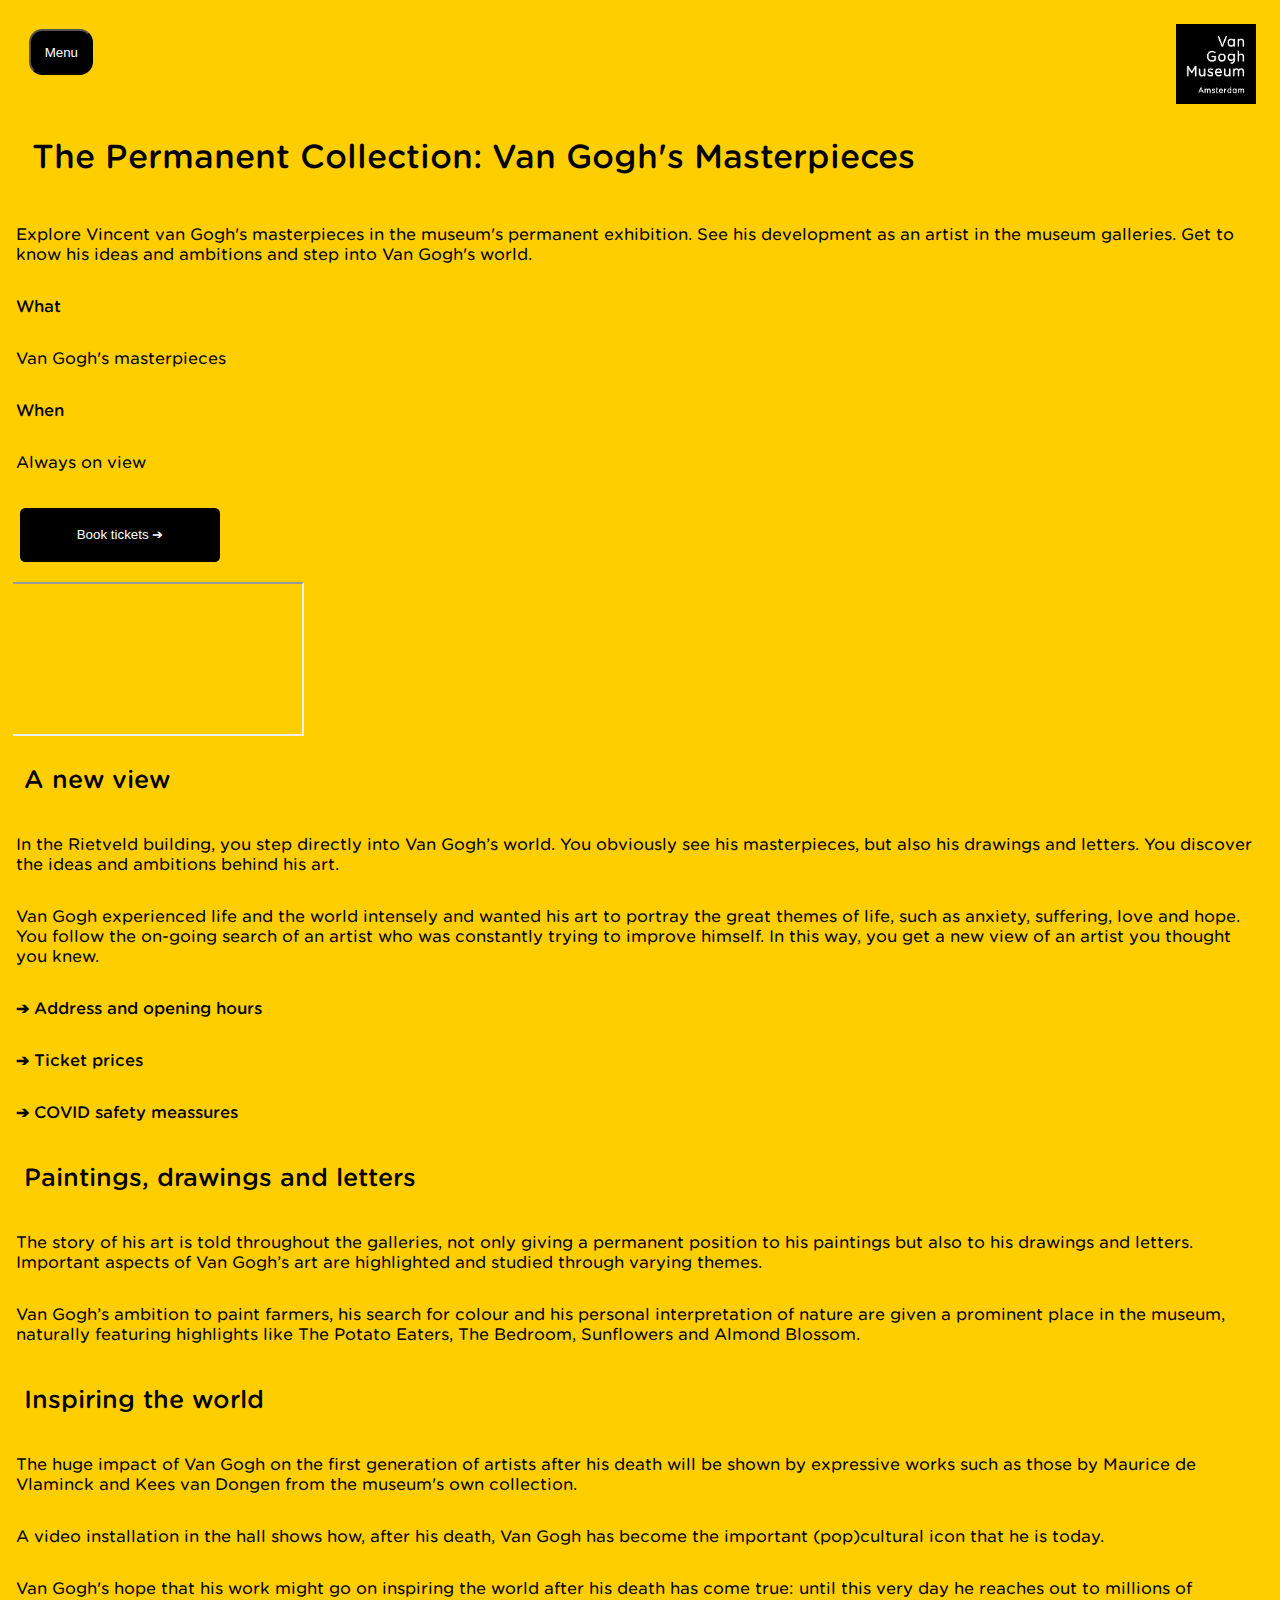
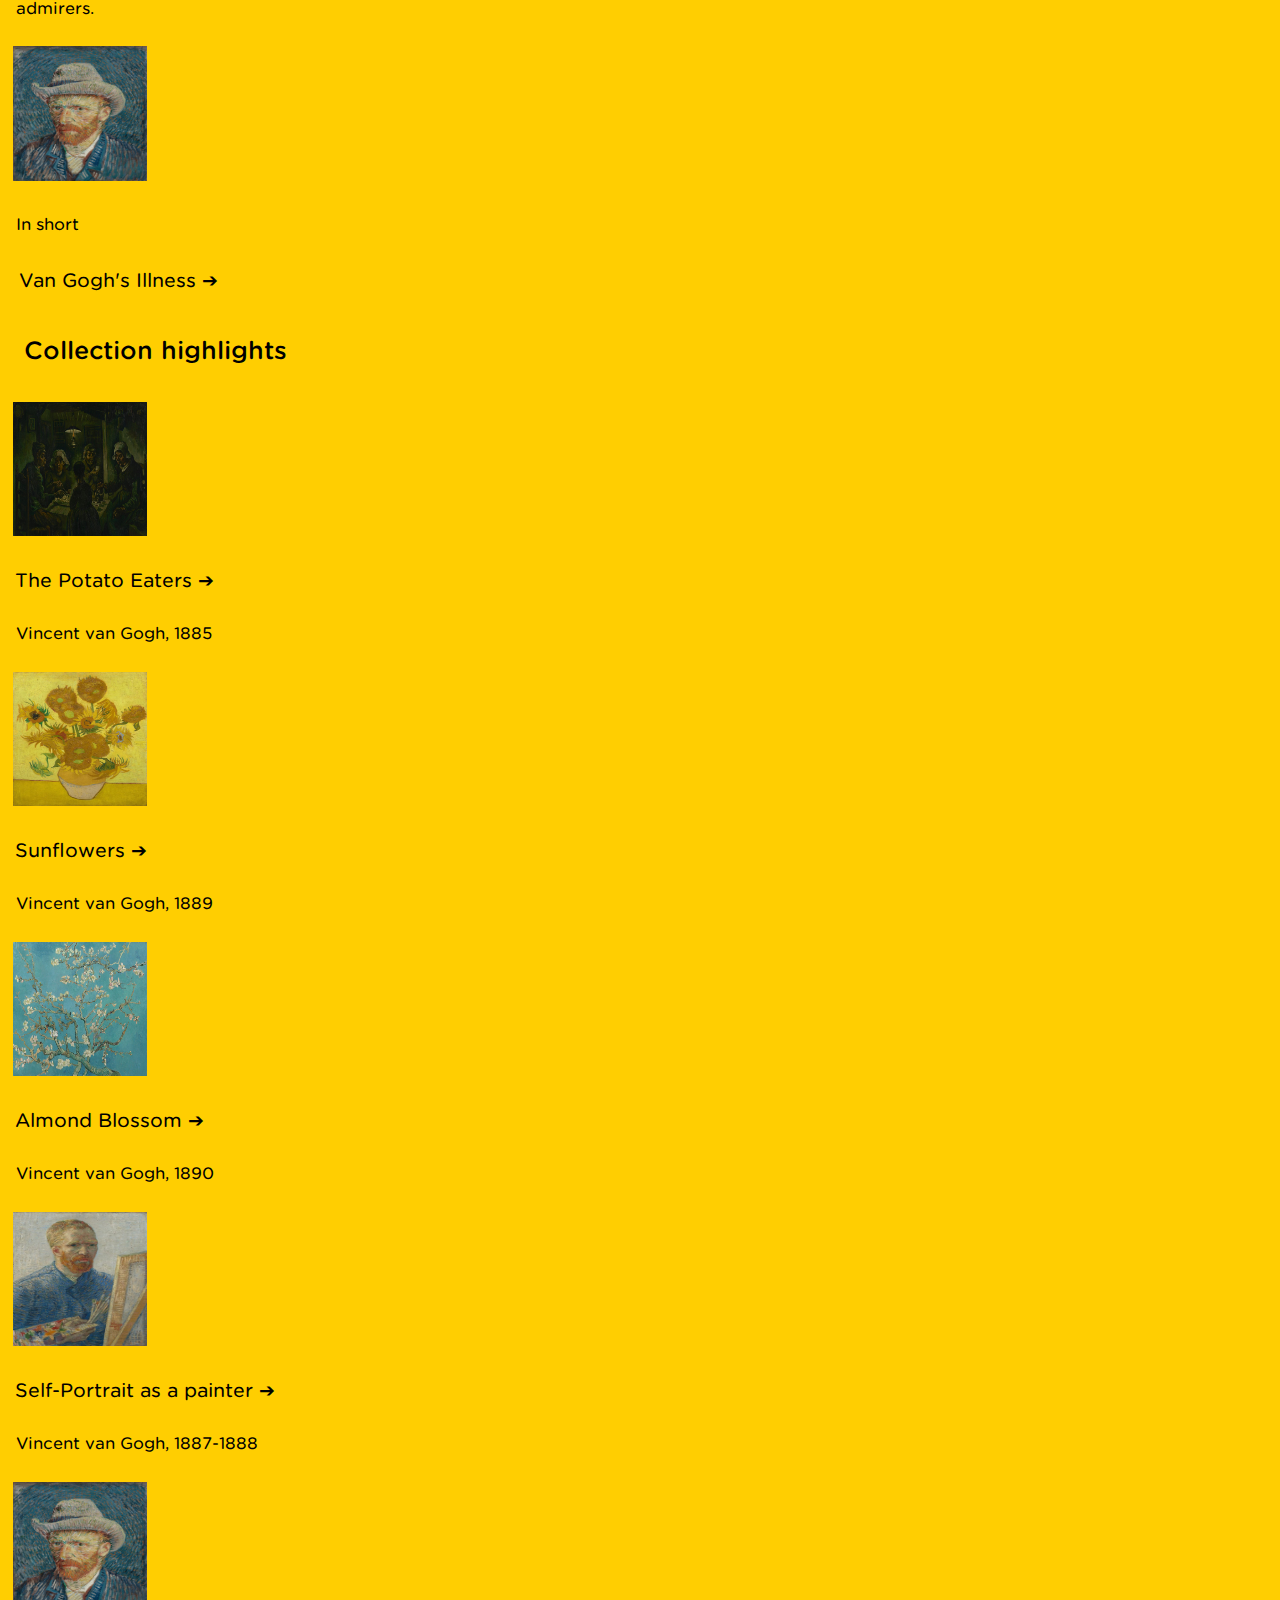
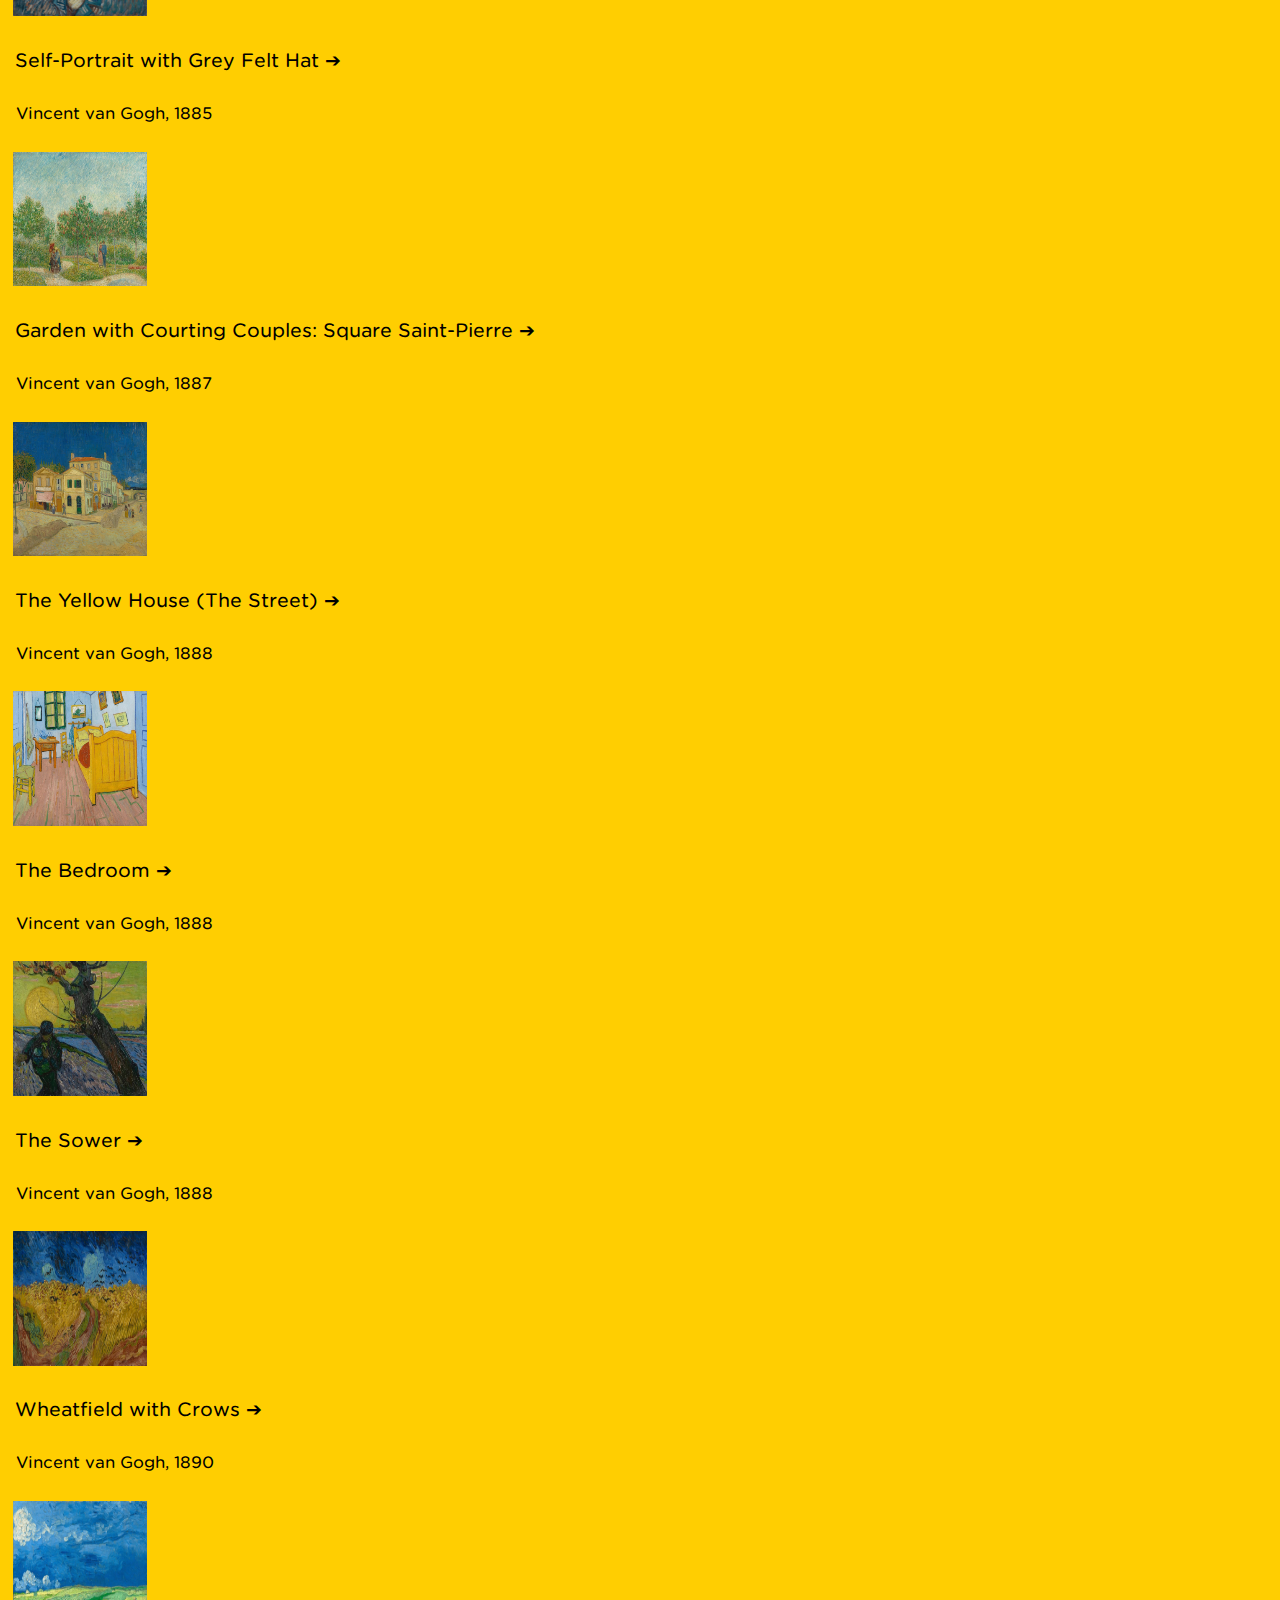
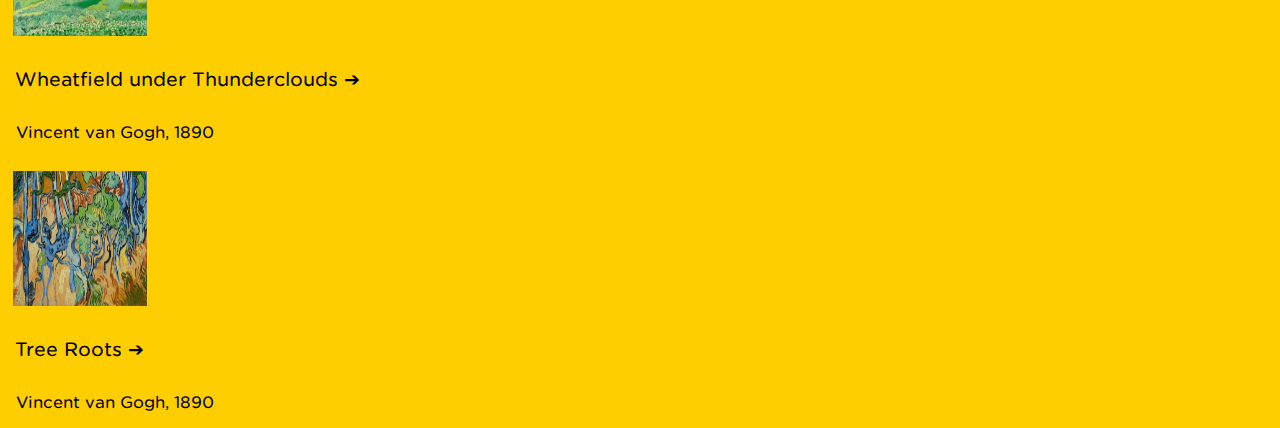
==== collection.html @ 4cd0eddc "Add files via upload" ====
<!doctype html>
<html lang="en">
	
<head>
	<meta charset="UTF-8">
	<meta name="author" content="jouw naam">
	<meta name="viewport" content="width=device-width, initial-scale=1">
	
	<title>Van Gogh</title>
	<link href="styles/style2.css" rel="stylesheet">
	<link rel="icon" type="image/svg+xml" href="images/logo.png">
</head>

<body>
    <header>
        <button>Menu</button>
		<nav>
			<button>Sluit</button>
			<ul>
				<li><a href="#">Menu</a></li>
				<li><a href="#">Home</a></li>
				<li><a href="#">Tickets and visits</a></li>
				<li><a href="#">Art and Stories</a></li>
				<li><a href="#">About</a></li>
				<li><a href="#">Webstore</a></li>
			</ul>
		</nav>
		<img src="images/logo.png" alt="Black logo of the Van Gogh Museum">
    </header>

    <main>
        <section>
            <h1>The Permanent Collection: Van Gogh's Masterpieces</h1>
            <p>Explore Vincent van Gogh's masterpieces in the museum's permanent exhibition. See his development as an artist in the museum galleries. Get to know his ideas and ambitions and step into Van Gogh's world. </p>
            <p>What</p>
            <p>Van Gogh's masterpieces</p>
            <p>When</p>
            <p>Always on view</p>
            <button> Book tickets &#10132; </button>
        </section>
        
        <section>
            <iframe title="vimeo-player" src="https://player.vimeo.com/video/436351412?h=8aa00165cf" allowfullscreen=""></iframe>
        </section>
        
        <section>
            <h2> A new view</h2>
            <p>In the Rietveld building, you step directly into Van Gogh’s world. You obviously see his masterpieces, but also his drawings and letters. You discover the ideas and ambitions behind his art.</p>
            <p>Van Gogh experienced life and the world intensely and wanted his art to portray the great themes of life, such as anxiety, suffering, love and hope. You follow the on-going search of an artist who was constantly trying to improve himself. In this way, you get a new view of an artist you thought you knew.</p>
            <a> &#10132; Address and opening hours</a>
            <a> &#10132; Ticket prices </a>
            <a> &#10132; COVID safety meassures </a>
        </section>

        <section>
            <h2>Paintings, drawings and letters</h2>
            <p>The story of his art is told throughout the galleries, not only giving a permanent position to his paintings but also to his drawings and letters. Important aspects of Van Gogh’s art are highlighted and studied through varying themes.</p>
            <p>Van Gogh’s ambition to paint farmers, his search for colour and his personal interpretation of nature are given a prominent place in the museum, naturally featuring highlights like The Potato Eaters, The Bedroom, Sunflowers and Almond Blossom.</p>
        </section>
        <section>
            <h2>Inspiring the world</h2>
            <p>The huge impact of Van Gogh on the first generation of artists after his death will be shown by expressive works such as those by Maurice de Vlaminck and Kees van Dongen from the museum's own collection.</p>
            <p>A video installation in the hall shows how, after his death, Van Gogh has become the important (pop)cultural icon that he is today.</p>
            <p>Van Gogh's hope that his work might go on inspiring the world after his death has come true: until this very day he reaches out to millions of admirers.</p>
            <img src="images/selfportrait.jpeg"alt="Selfprotrait of Vincent van Gogh wearing a grey felt hat.">
            <p>In short</p>
            <h3>Van Gogh's Illness &#10132;</h3>
        </section>

        <section>
            <h2> Collection highlights</h2>
            <ul>
                <li>
                    <img src="images/potatoeaters.jpeg" alt= "Painting Van Gogh made, with people eating potatos in it." >
                    <h3>The Potato Eaters &#10132;</h3>
                    <p>Vincent van Gogh, 1885</p>
                </li>

                <li>
                    <img src="images/sunflower.webp" alt= "Painting Van Gogh made, with a vase full of sunflowers in it." >
                    <h3>Sunflowers &#10132;</h3>
                    <p>Vincent van Gogh, 1889</p>
                </li>

                <li>
                    <img src="images/almondblossom.jpeg" alt= "Painting Van Gogh made, with almond blossoms in it." >
                    <h3>Almond Blossom &#10132;</h3>
                    <p>Vincent van Gogh, 1890</p>
                </li>

                <li>
                    <img src="images/selfportraitpainter.jpeg" alt= "Selfprotrait of Vincent van Gogh painting." >
                    <h3>Self-Portrait as a painter &#10132;</h3>
                    <p>Vincent van Gogh, 1887-1888</p>
                </li>

                <li>
                    <img src="images/selfportrait.jpeg" alt= "Selfprotrait of Vincent van Gogh wearing a grey felt hat." >
                    <h3>Self-Portrait with Grey Felt Hat &#10132;</h3>
                    <p>Vincent van Gogh, 1885</p>
                </li>

                <li>
                    <img src="images/gardenwithcouples.jpeg" alt= "Painting Van Gogh made, with courting couples walking in a garden in it." >
                    <h3>Garden with Courting Couples: Square Saint-Pierre &#10132;</h3>
                    <p>Vincent van Gogh, 1887</p>
                </li>

                <li>
                    <img src="images/theyellowhouse.jpeg" alt= "Painting Van Gogh made, with a yellow house on the corner of a street in it." >
                    <h3>The Yellow House (The Street) &#10132;</h3>
                    <p>Vincent van Gogh, 1888</p>
                </li>

                <li>
                    <img src="images/thebedroom.jpeg" alt= "Painting Van Gogh made, with a bedroom in it." >
                    <h3>The Bedroom &#10132;</h3>
                    <p>Vincent van Gogh, 1888</p>
                </li>

                <li>
                    <img src="images/thesower.jpeg" alt= "Painting Van Gogh made, with a sower walking outside in it." >
                    <h3>The Sower &#10132;</h3>
                    <p>Vincent van Gogh, 1888</p>
                </li>

                <li>
                    <img src="images/wheatfieldwithcrows.jpeg" alt= "Painting Van Gogh made, with a wheatfield with crows flying above it in it." >
                    <h3>Wheatfield with Crows &#10132;</h3>
                    <p>Vincent van Gogh, 1890</p>
                </li>

                <li>
                    <img src="images/wheatfieldthunder.jpeg" alt= "Painting Van Gogh made, with a wheatfield under a dark thunder sky above it in it." >
                    <h3>Wheatfield under Thunderclouds &#10132;</h3>
                    <p>Vincent van Gogh, 1890</p>
                </li>

                <li>
                    <img src="images/treeroots.jpeg" alt= "Painting Van Gogh made, with treeroots in it." >
                    <h3>Tree Roots &#10132;</h3>
                    <p>Vincent van Gogh, 1890</p>
                </li>


            </ul>
        </section>
    </main>

    <footer>

    </footer>

</body>

<script defer src="scripts/script.js"></script>
</html>
---- styles/style2.css ----
@font-face {
	font-family: vangogh;
	src: url(../fonts/GothamRndSSm-Book_Web.woff2);
	font-weight: 400;
  }

  @font-face {
	font-family: vangogh;
	src: url(../fonts/GothamRndSSm-Medium_Web.woff2);
	font-weight: 700;
  }
/**************/
/* CSS REMEDY */
/**************/
*, *::after, *::before {
  box-sizing:border-box; 
  margin: 0;
  padding:0; 
}

button, summary {
	cursor: pointer;
}




/*********************/
/* CUSTOM PROPERTIES */
/*********************/
:root {
	/* startje */
	--color-text: #0000;
	--color-text-image:#ffff;
	--color-background:#FFCE01;
}

/****************/
/* JOUW STYLING */
/****************/

/* jouw code */

body{
	background-color: var(--color-background);
	font-family: vangogh, Arial, Helvetica, sans-serif;
}

/****************/
/* HEADER */
/****************/




header{
	position: relative;
	padding: 1em;
}
header img{
	width: 5em;
	height: 5em;
	border-radius: 0%;
	position: absolute;
	right: 1.5em;
	top:1.5em;
}
header button{
	padding: 1em;
	margin:1em;
	background-color: black;
	color: var(--color-text-image);
	border-radius: 1em;
}

header nav{
	background-color: var(--color-background);
	position: fixed;
	top: 0;
	bottom: 0; 
	left: 0;
	right:0;

	transform:translateX(-99%);
	z-index: 10;
}
nav.open {
	transform:translateX(0%);
}
header ul{
	padding: 1em;
}

header nav ul li a{
	color: black;
	font-size: 1.3em;
	text-decoration: none;
	

	display: flex;
	row-gap: 1em;
}

main{
	color: var(--color-text-image);
}



/*****************************/
/* POSITIONERING VAN A-TJES */
/****************************/



main a{ 
	color: var(--color-text-image);
	text-decoration: none;
	font-weight: bold;
}

section a{
	display: flex;
	row-gap: 1em;
}


footer a{
	color: black;
	text-decoration: none;
	font-weight: bold;

	display: flex;
	row-gap: 1em;
}
 a:hover{
	transform: translateX(1%);
}


/************/
/* ALGEMEEN */
/************/



h1{
    padding: 1em;
    }

h2{
	padding: 1em;
}

h3{
    padding: 1em;
    font-weight: normal;
}

p{
	padding: 1em;
}
section:first-of-type p:nth-of-type(2){
    font-weight: bold;
}
section:first-of-type p:nth-of-type(4){
    font-weight: bold;
}

a{
	padding: 1em;
}

section a{
	color: black;
}

ul{
    list-style-type: none;    
}

li{
	display: block;
}

section{
	color: black;
	text-align: left;
}

section button{
    width: 15em;
    height: 4em;

    padding: 1em;
    margin: 1.5em;
    
	background-color: black;
	color: var(--color-text-image);
    border-radius: .4em;
    border: none;
}



/************/
/* MAIN */
/************/



ul li h3{
    padding: .8em;
}

ul li img{
    width: 10em;
    height: 10em;
    padding: .8em;
}

section:nth-of-type(5) img{
    width: 10em;
    height: 10em;
    padding: .8em;
}
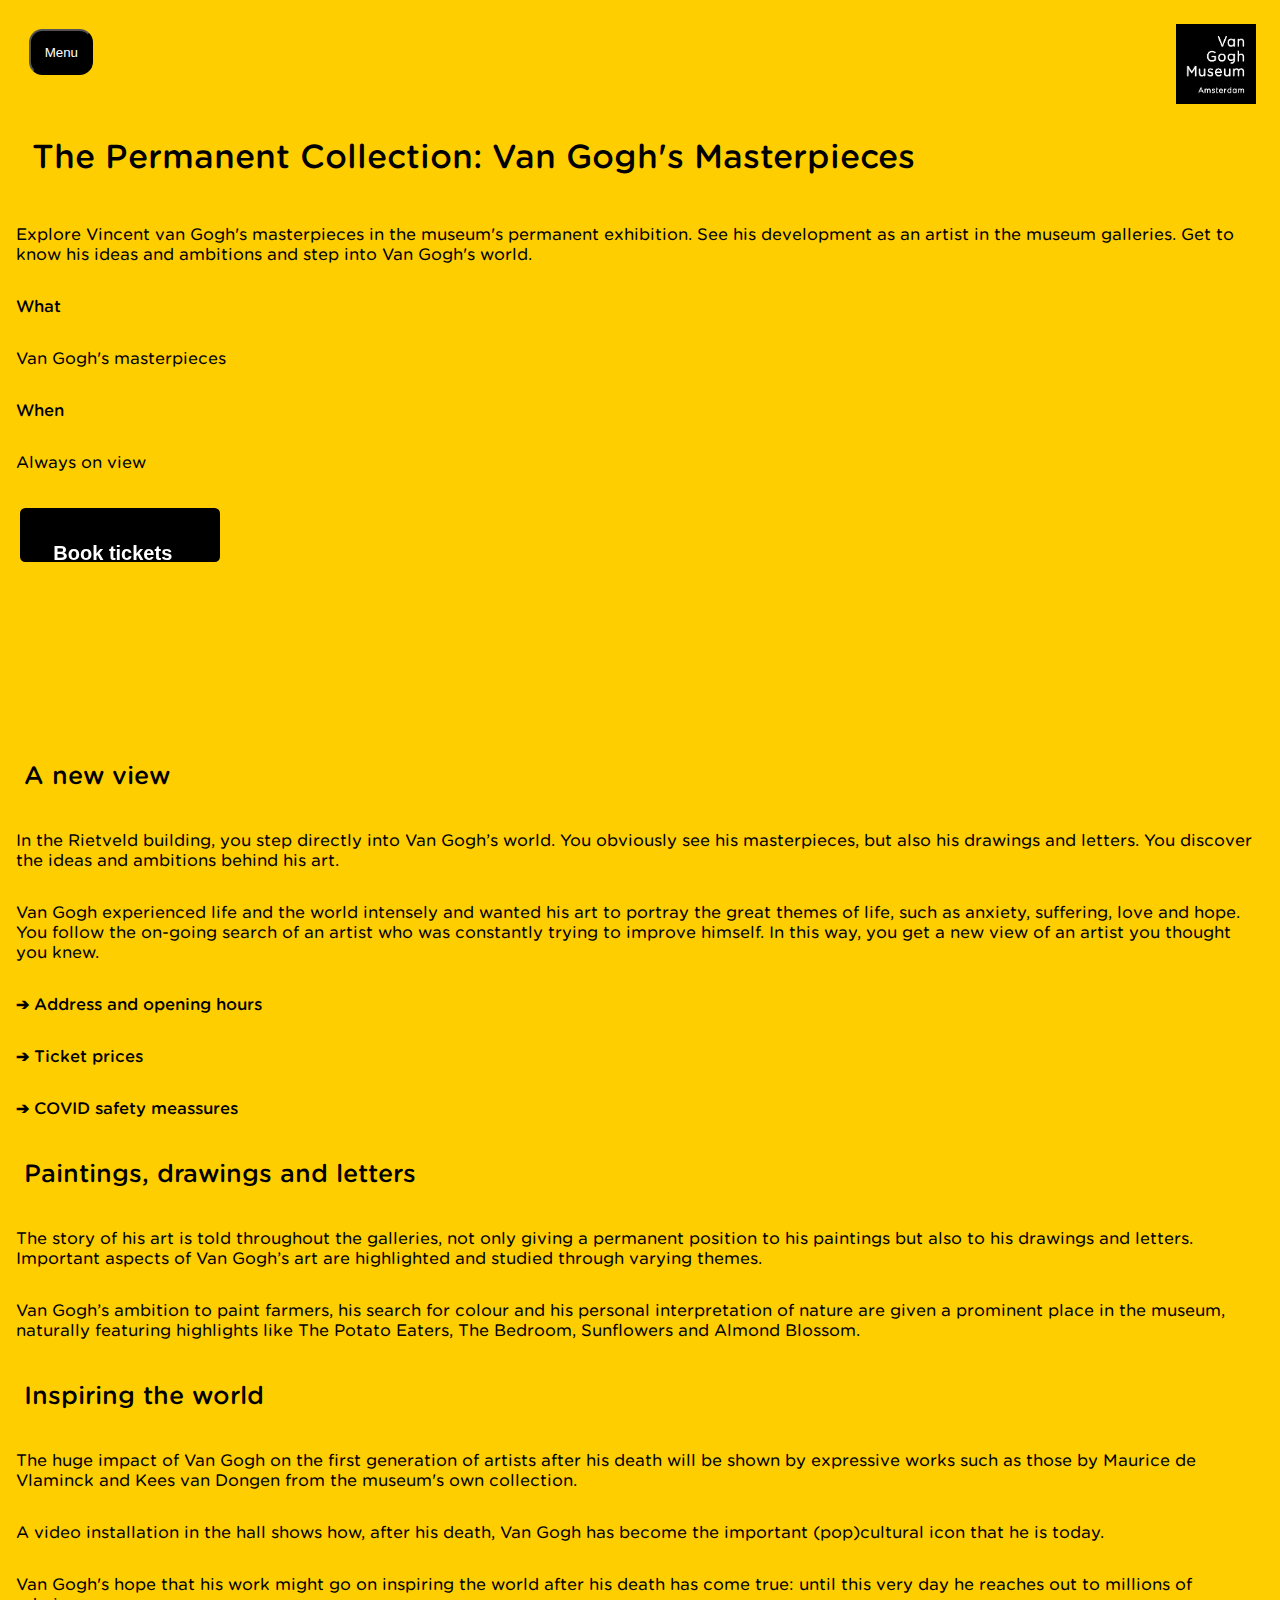
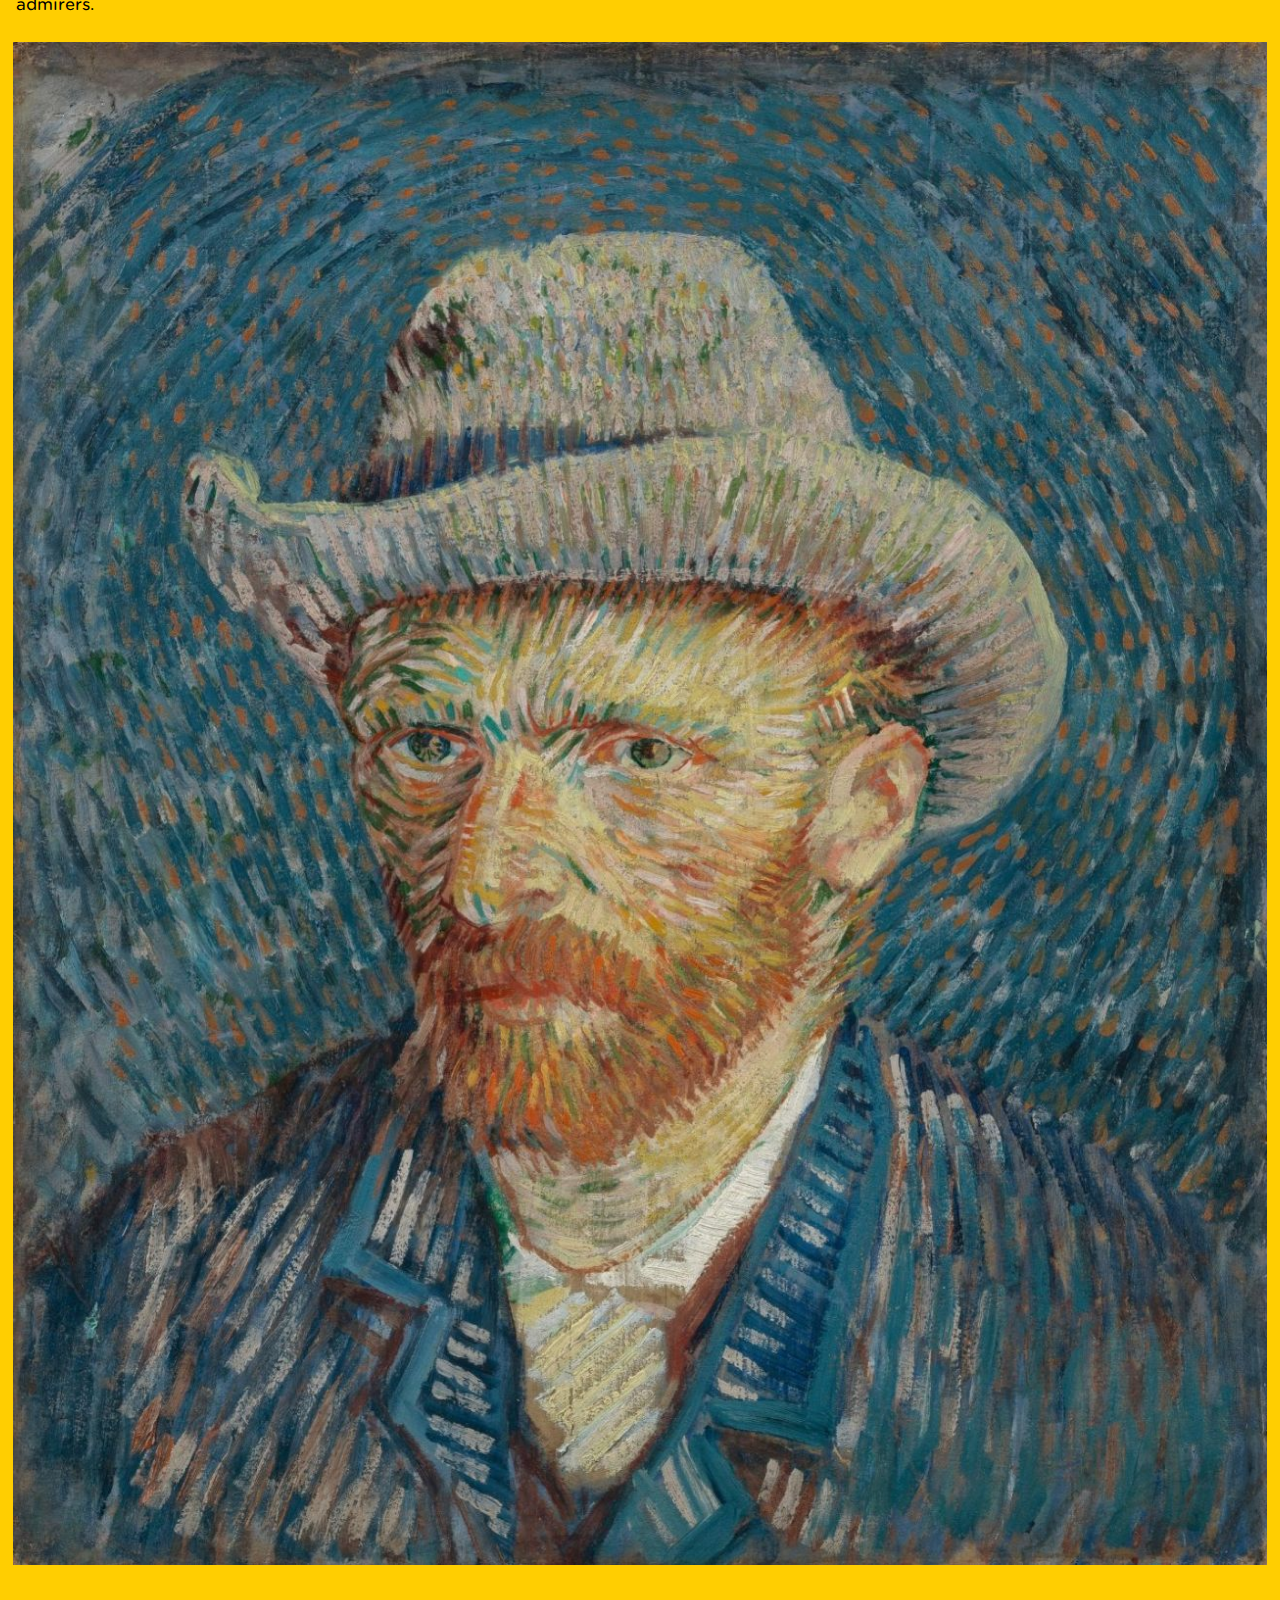
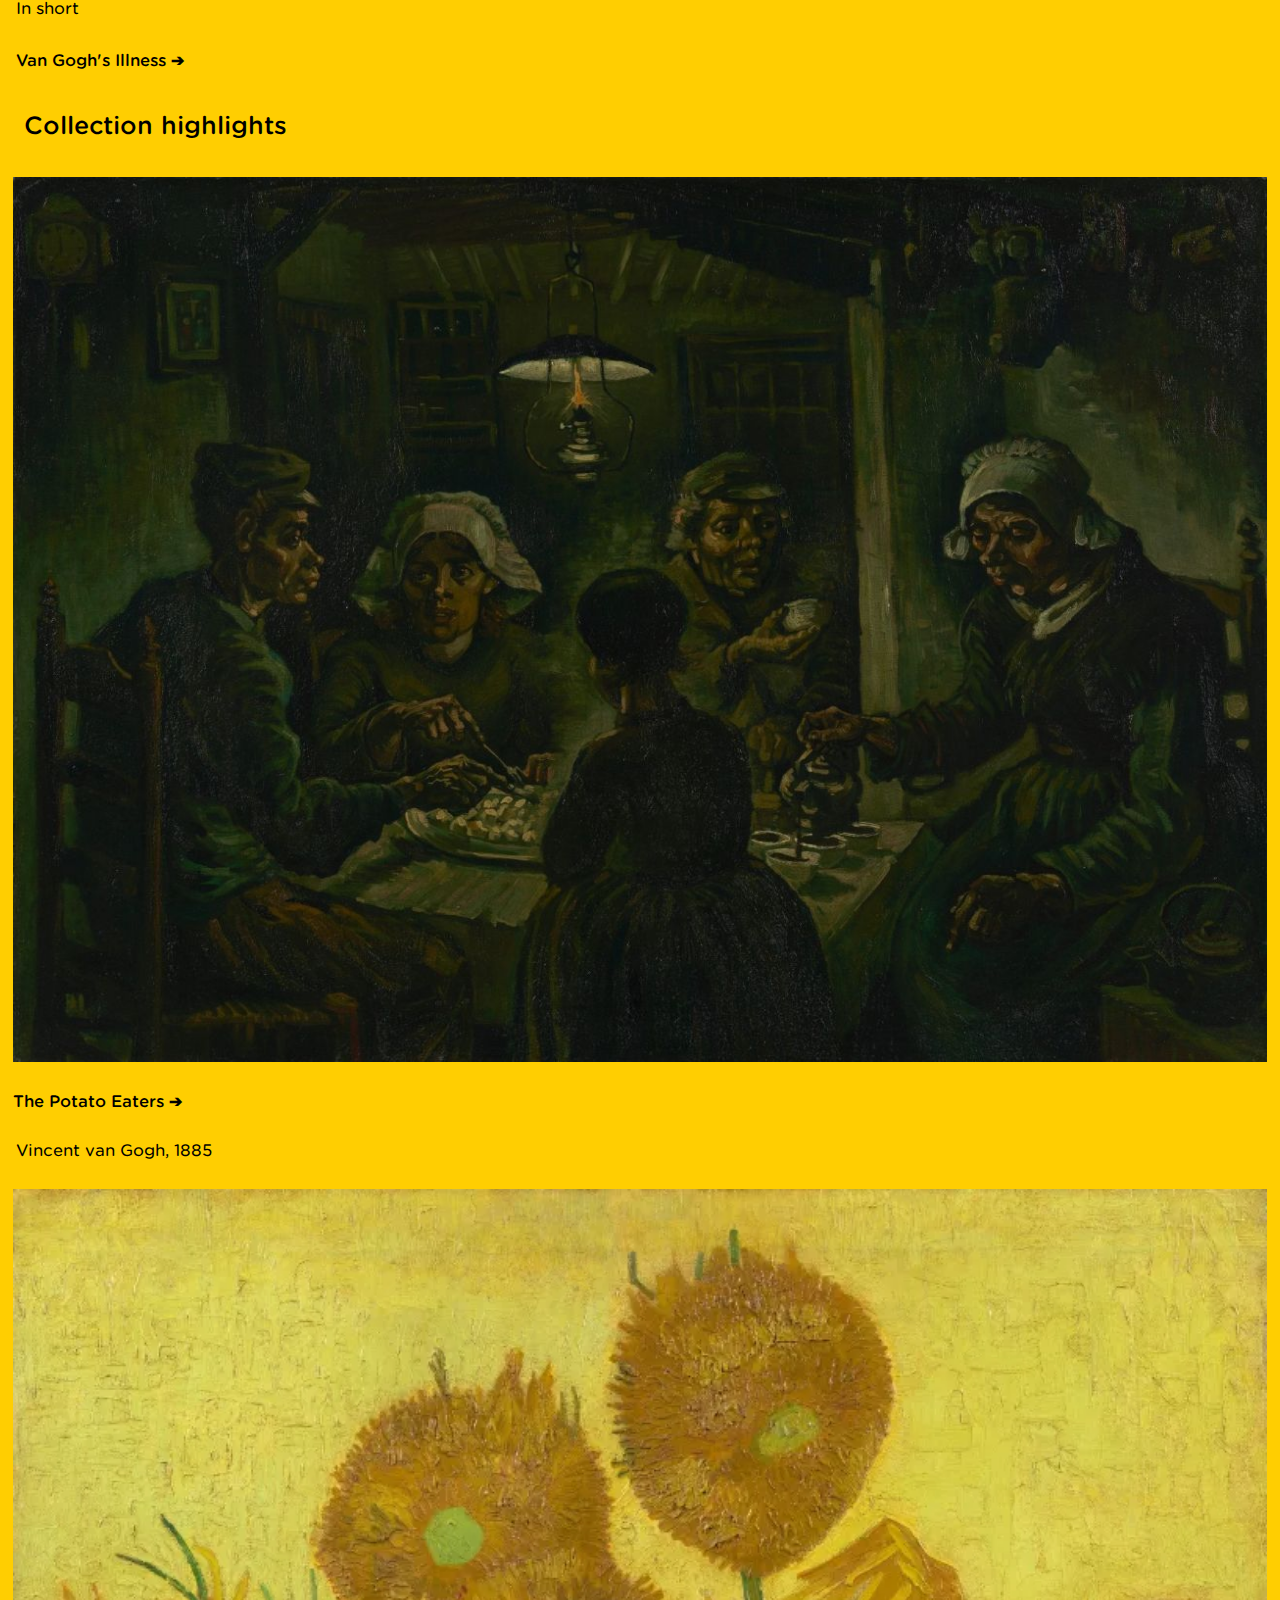
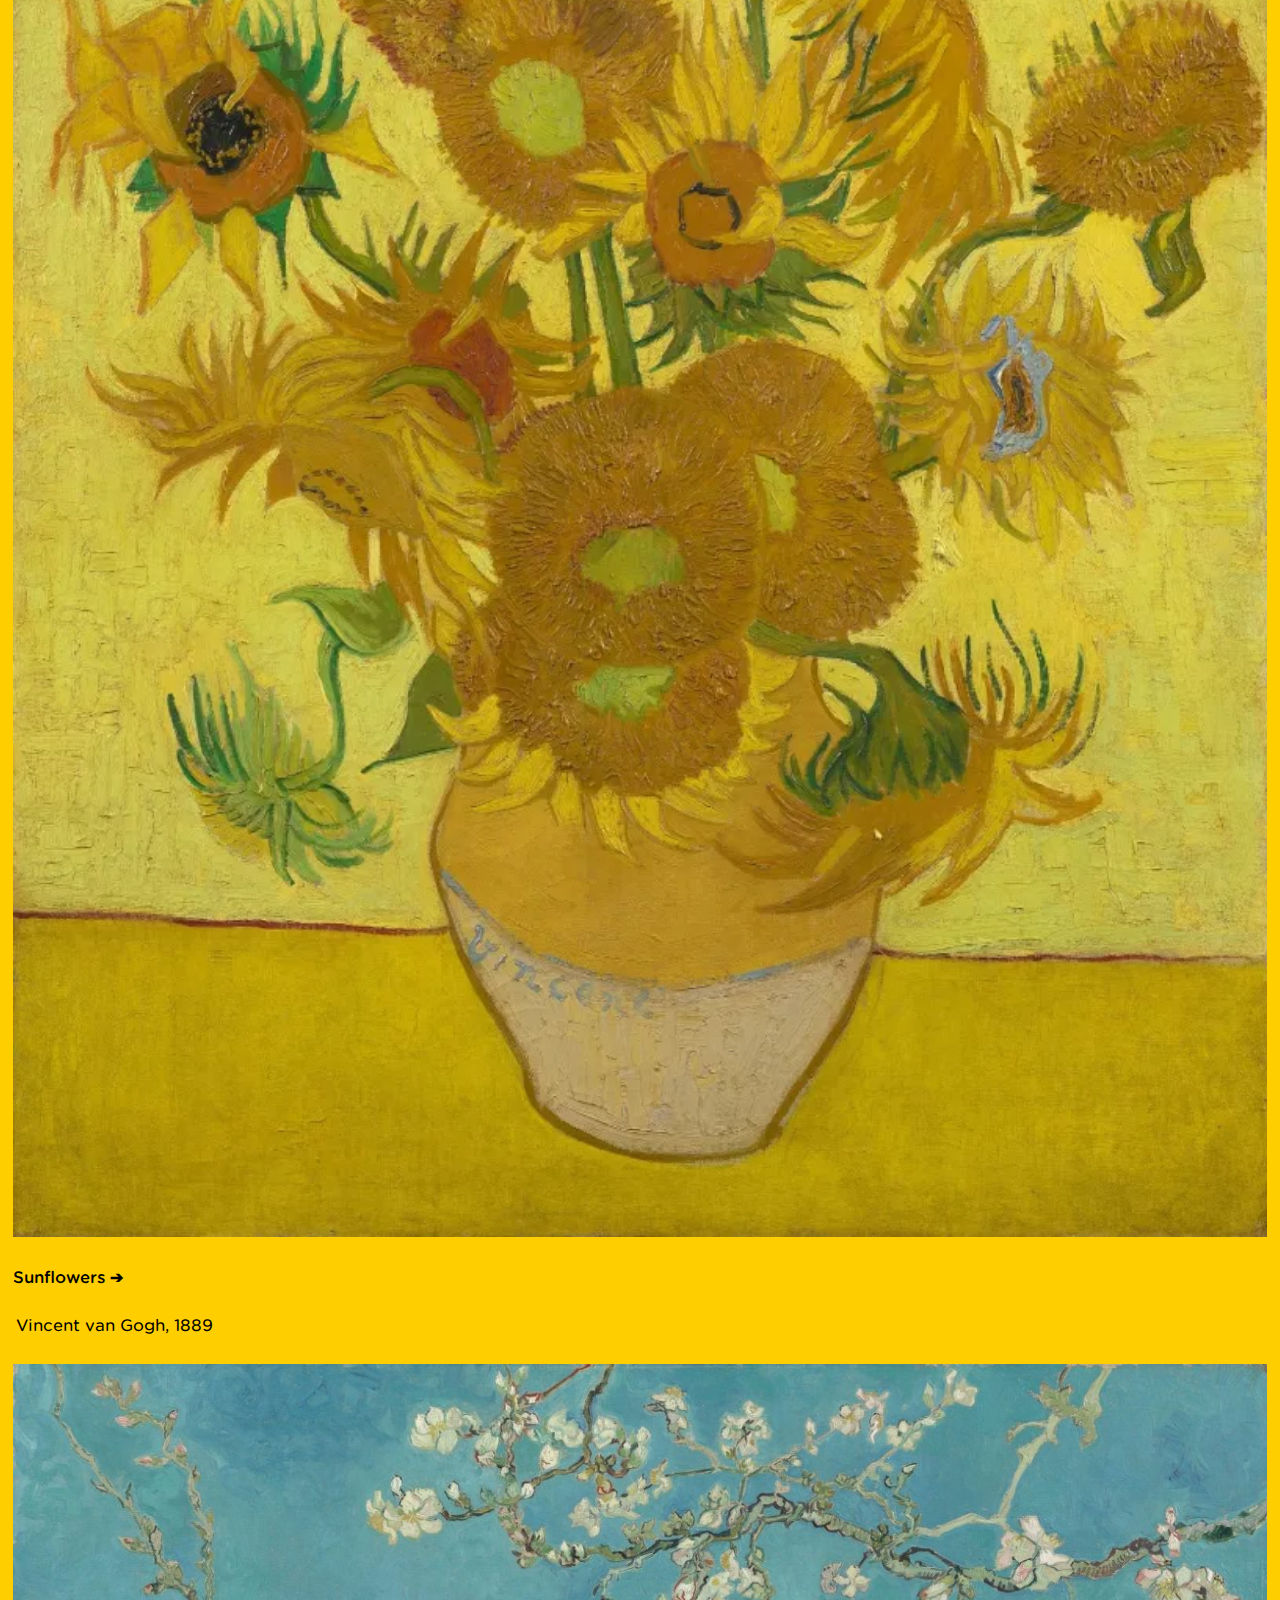
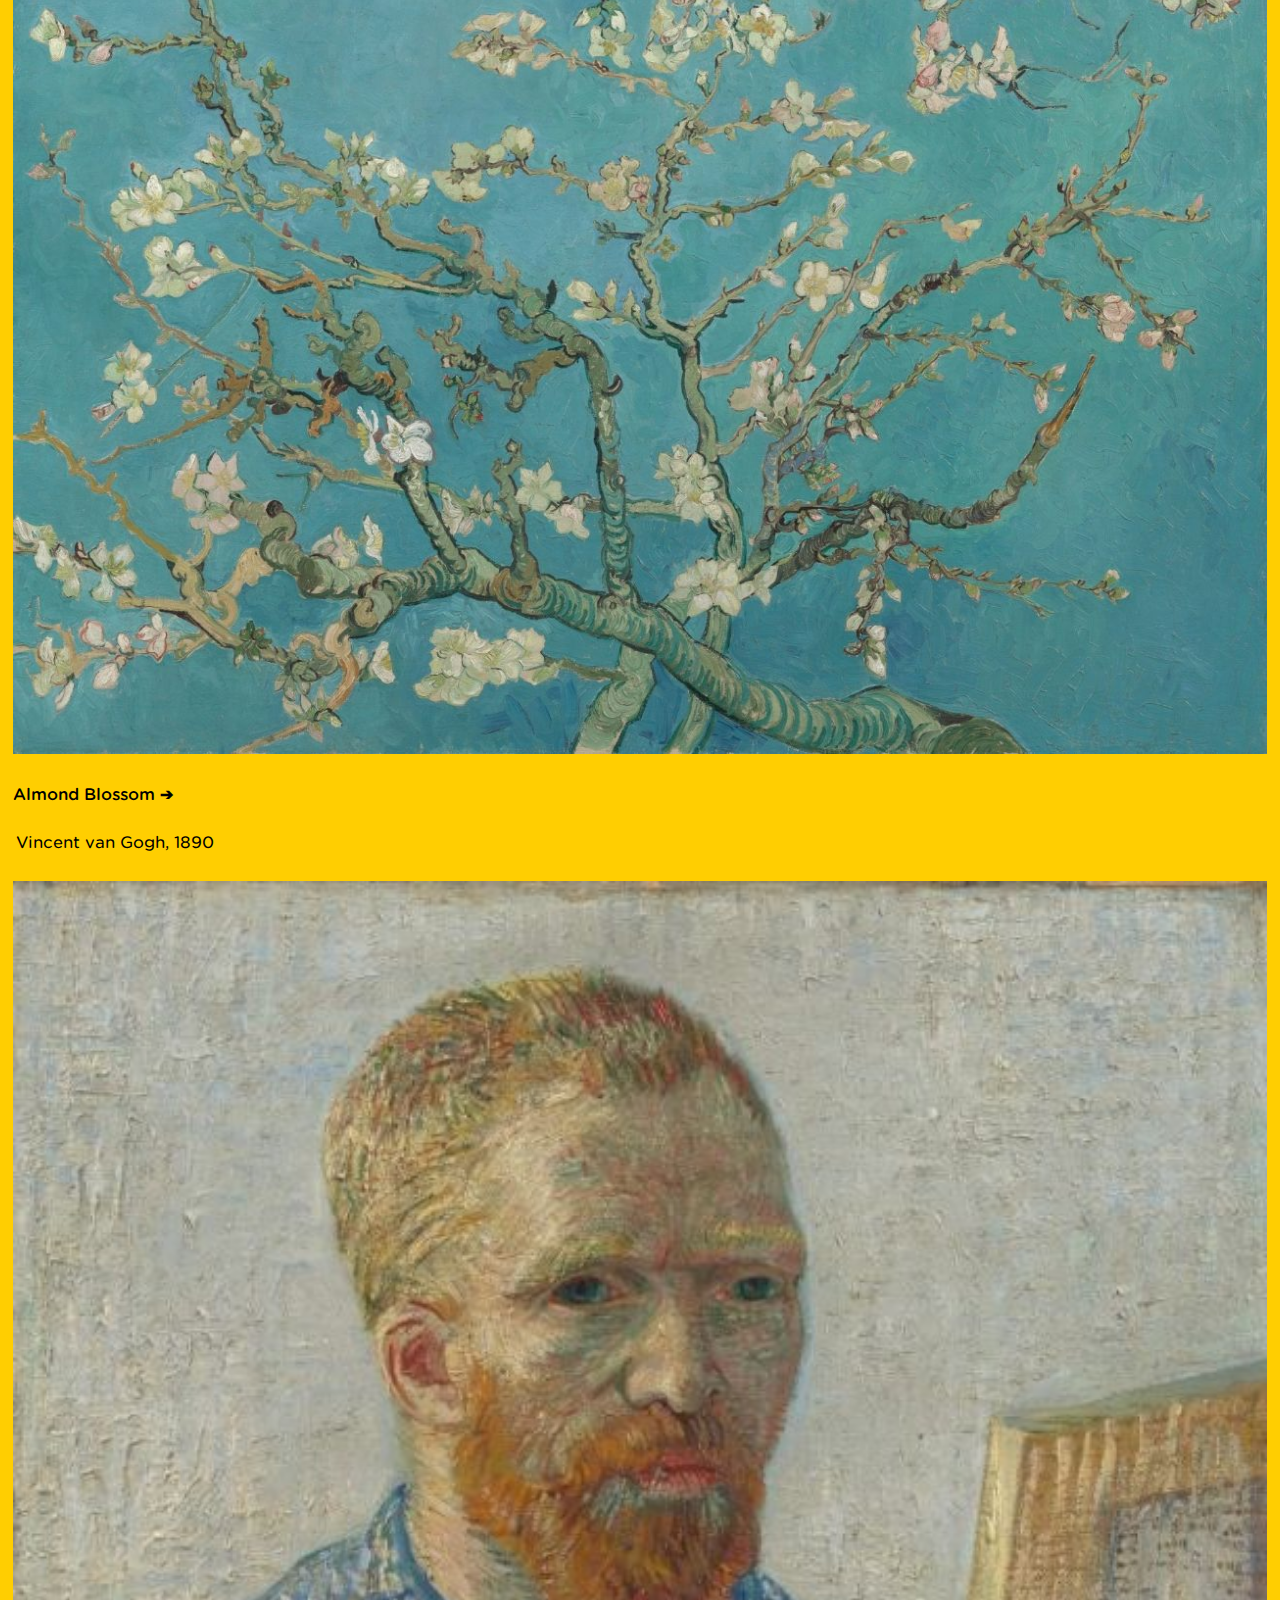
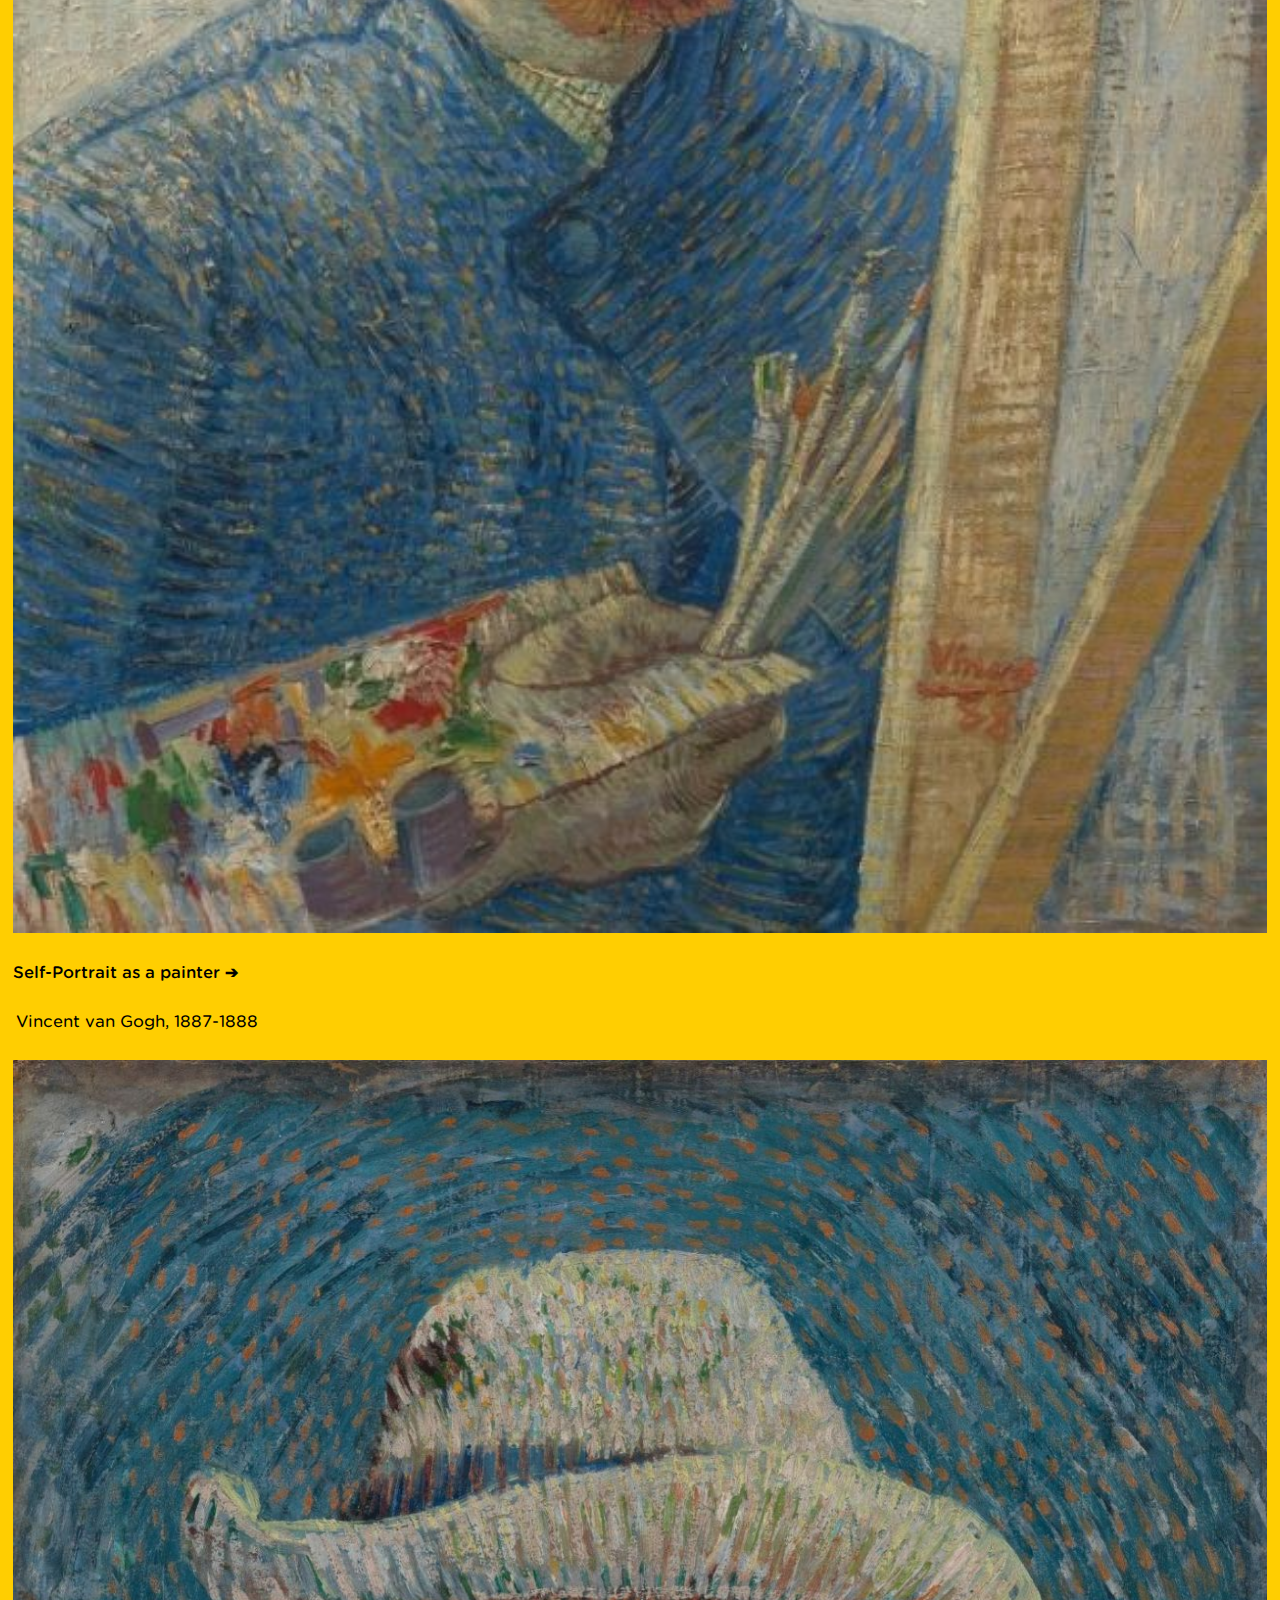
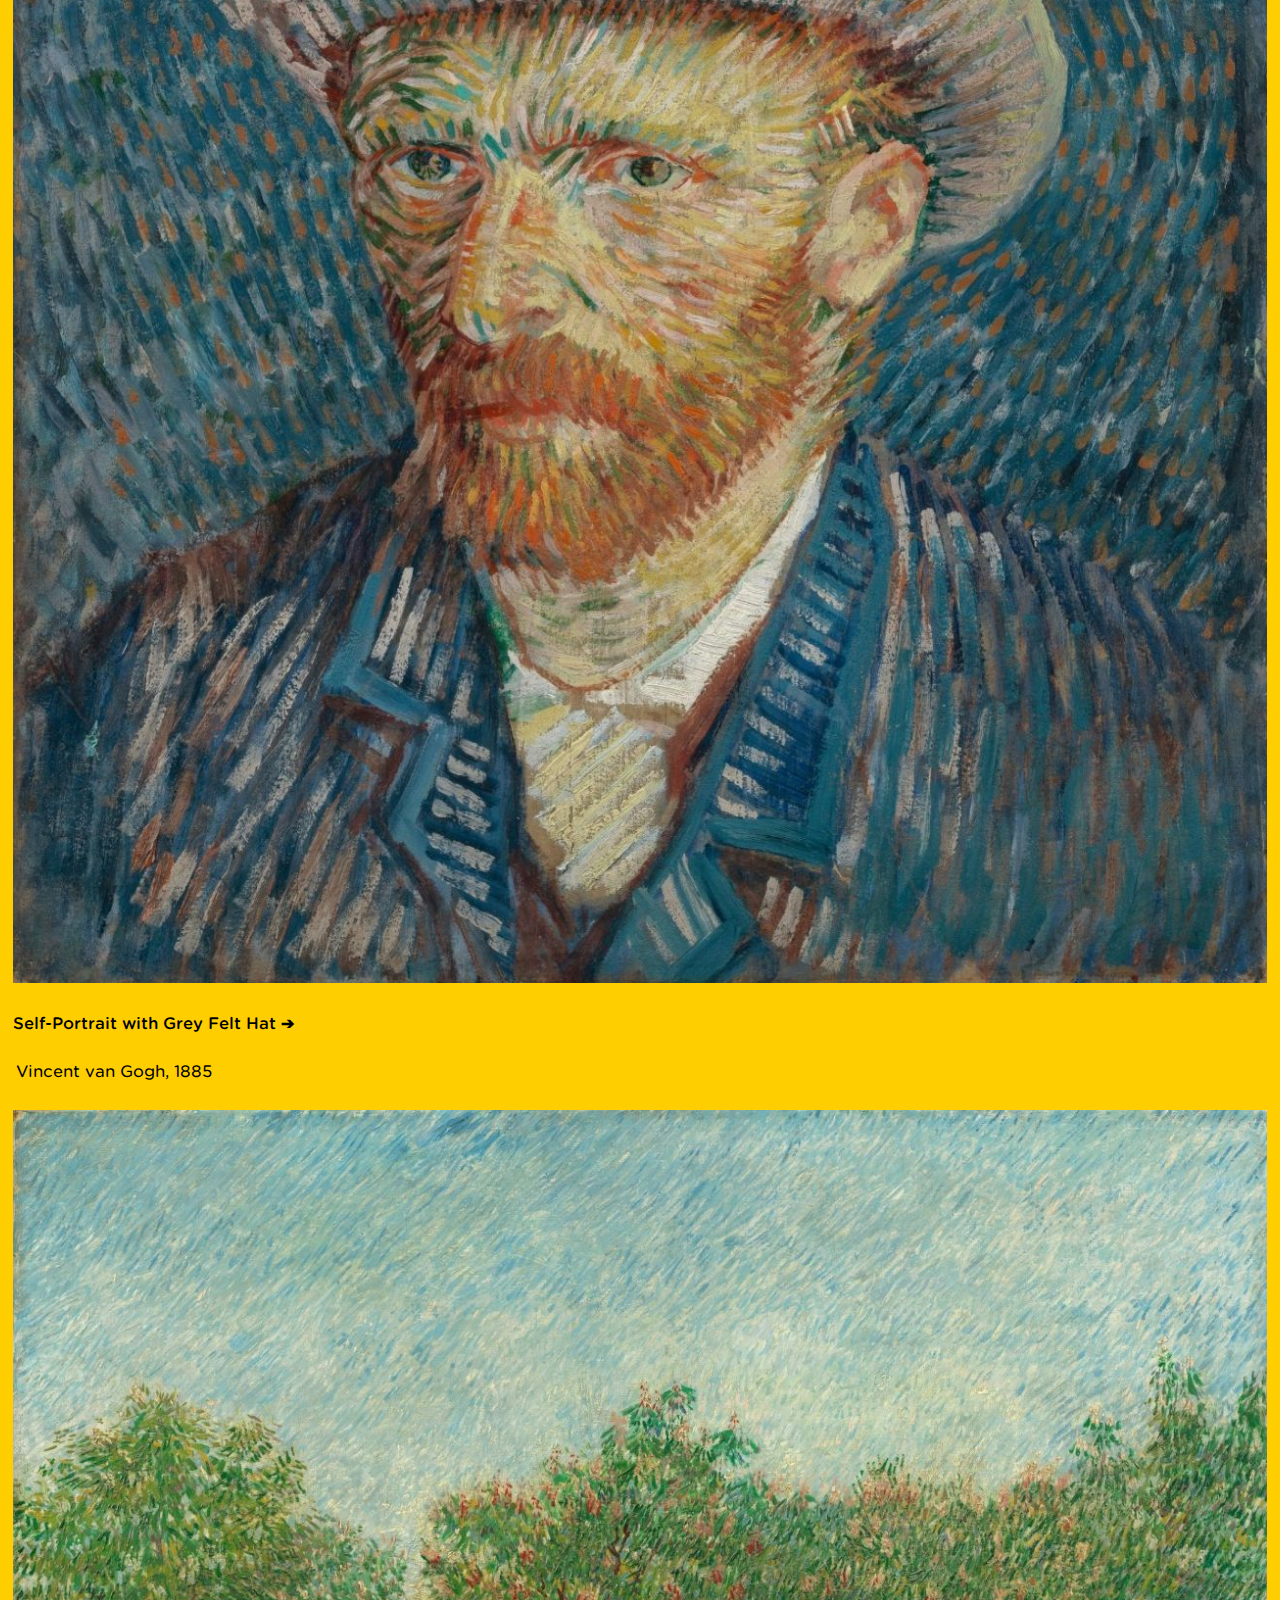
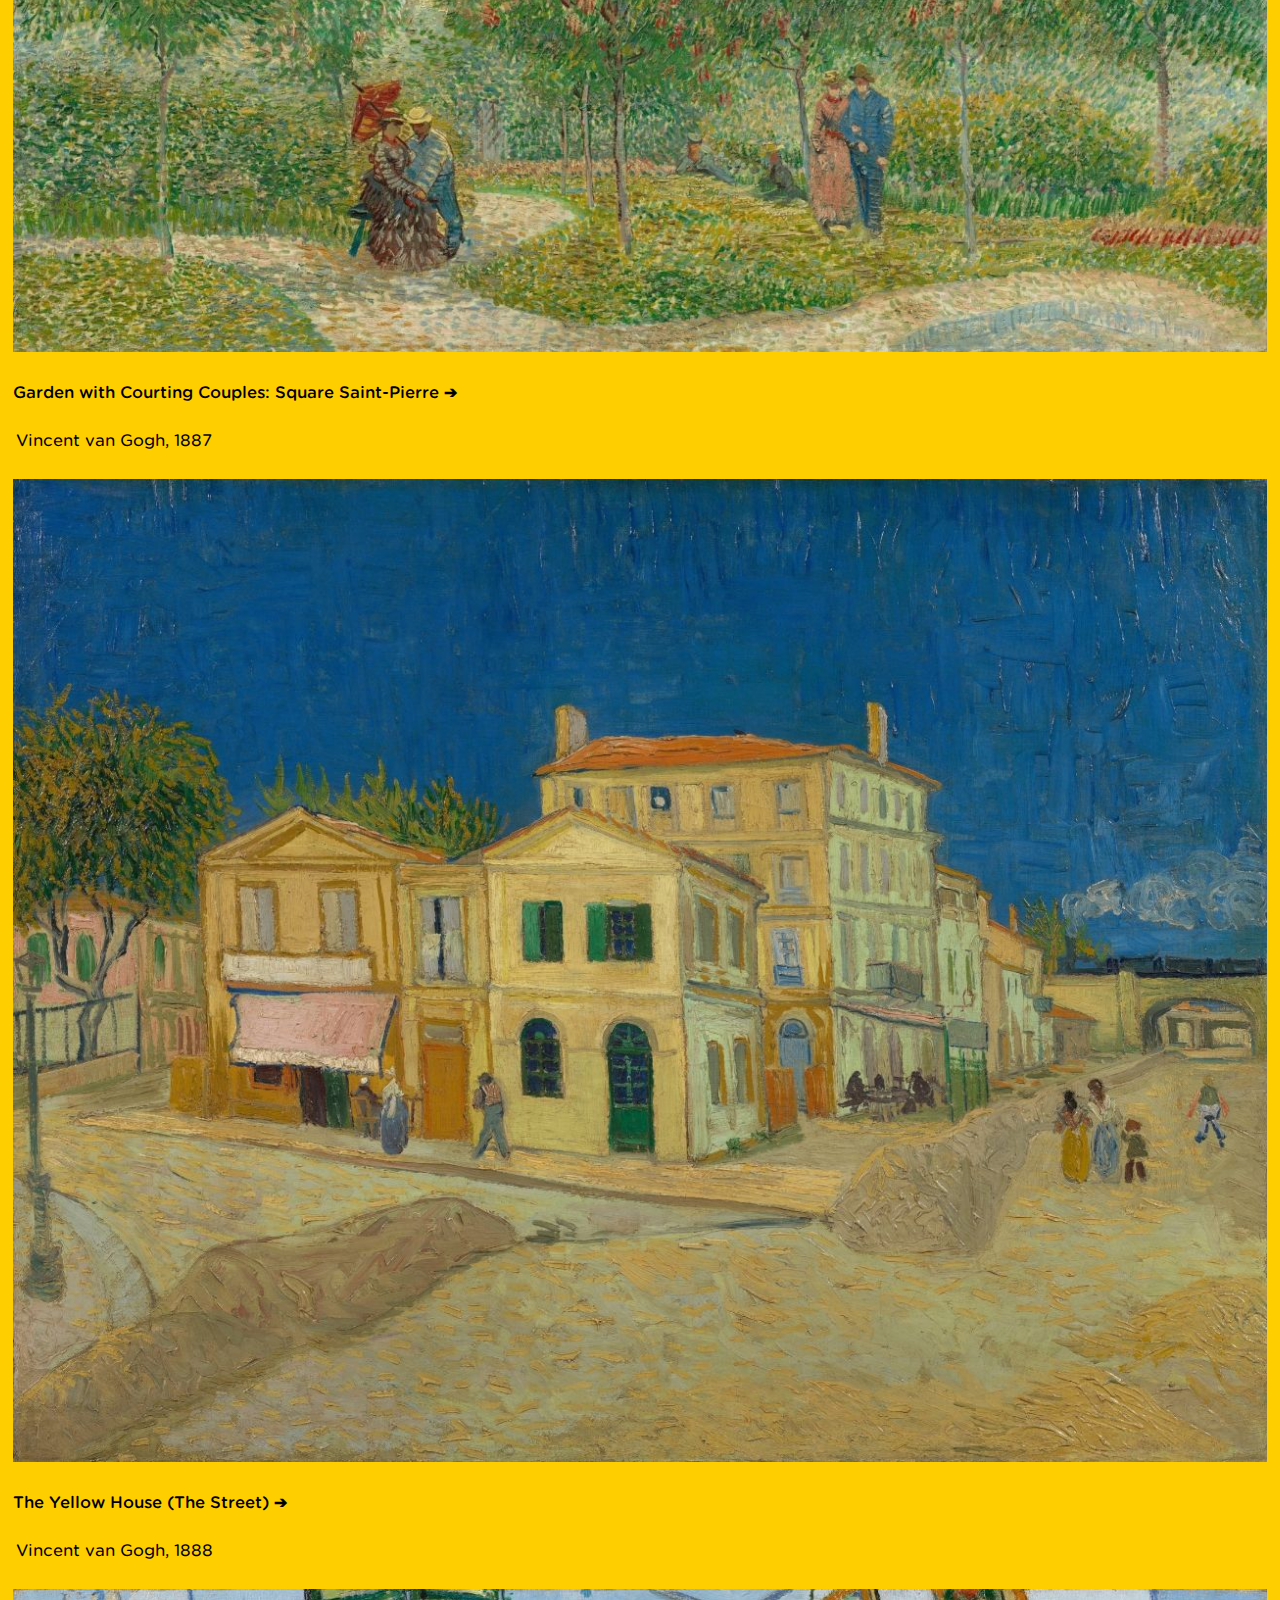
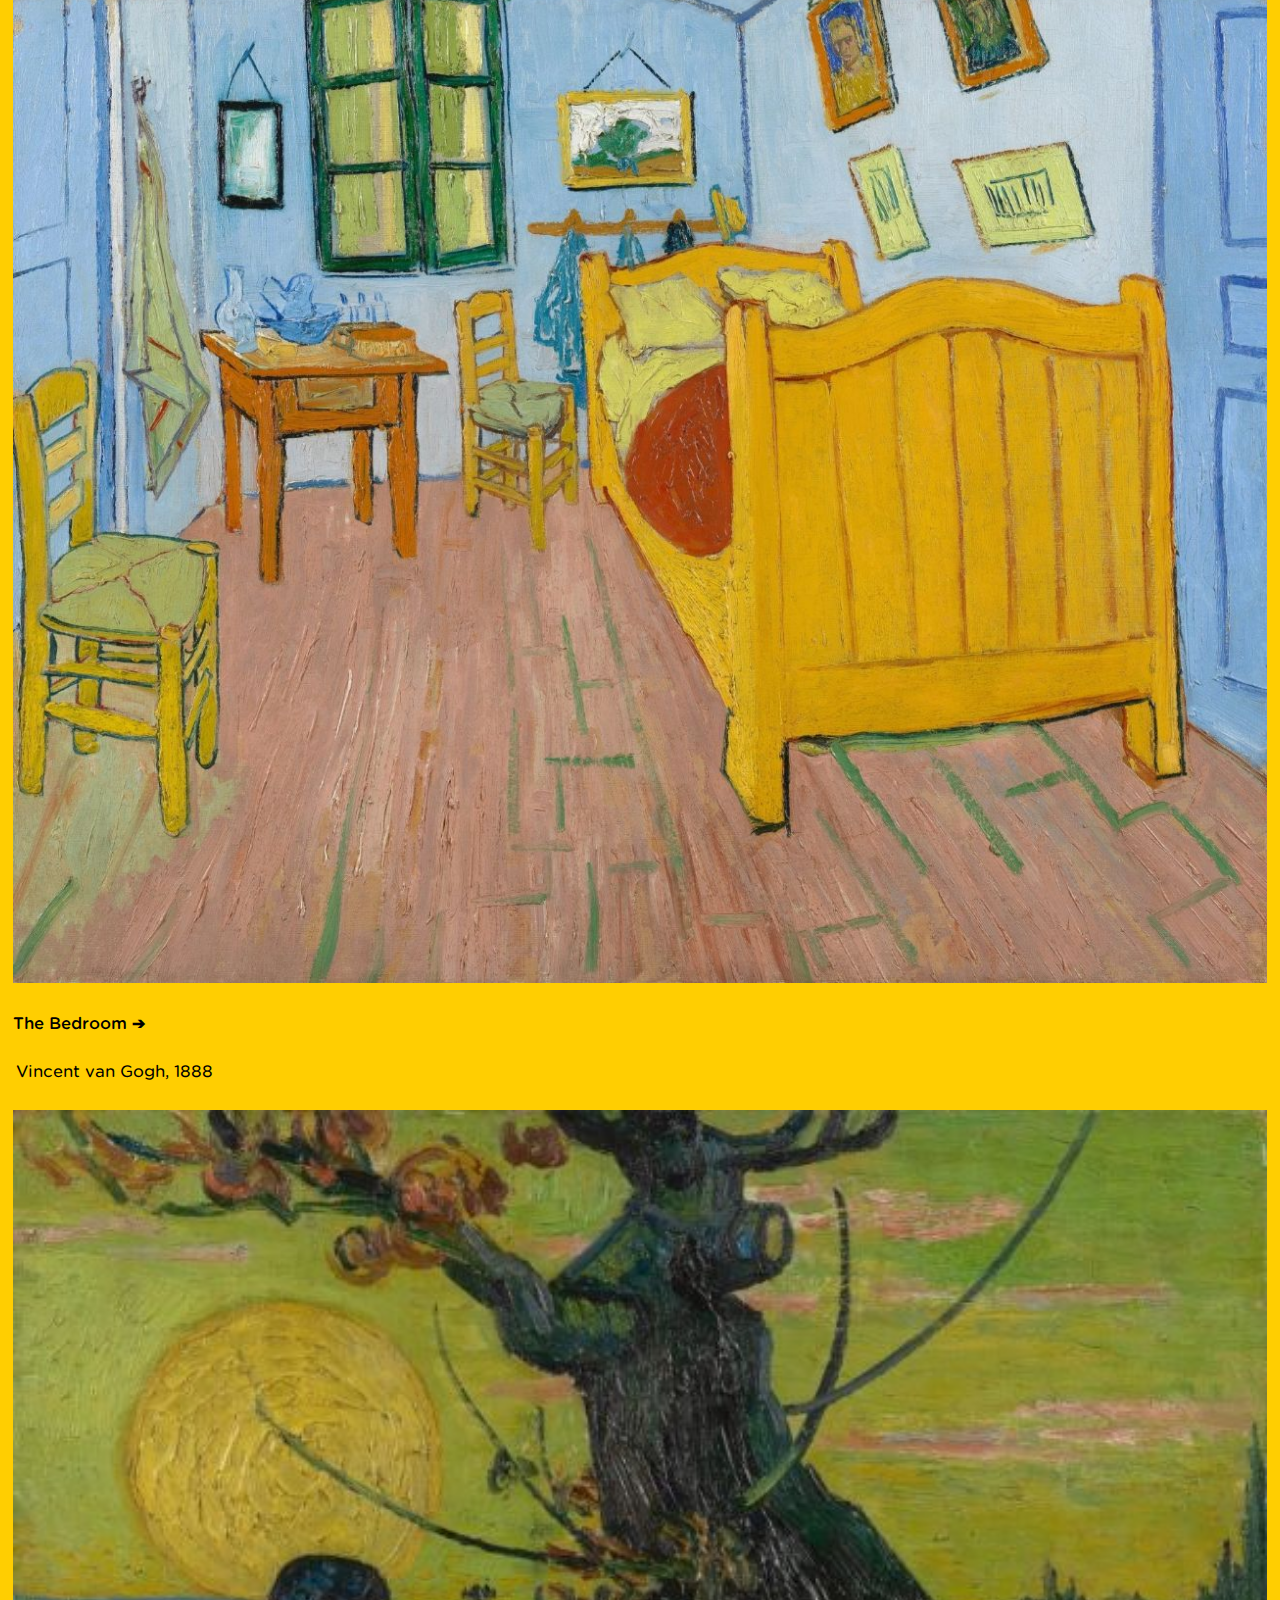
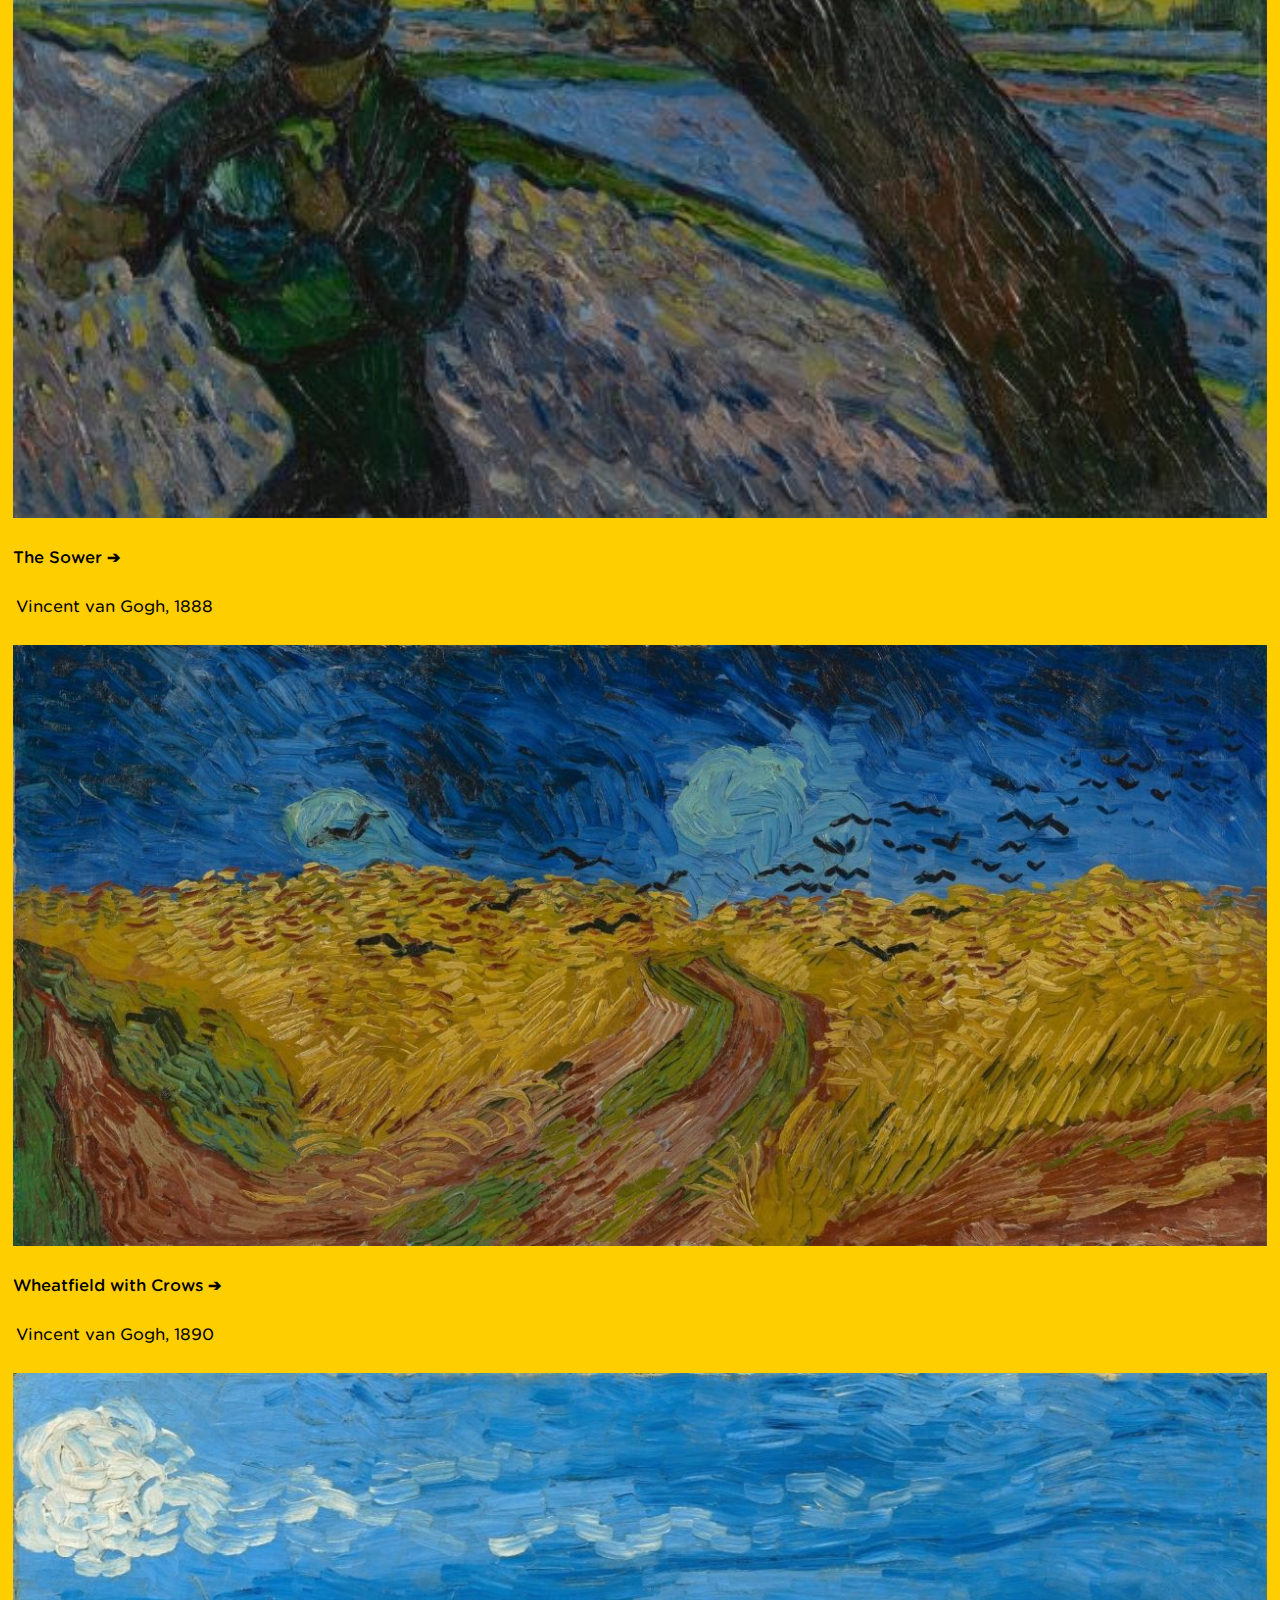
==== commit 7bd46123: "Add files via upload" ====
--- a/collection.html
+++ b/collection.html
@@ -17,7 +17,6 @@
 		<nav>
 			<button>Sluit</button>
 			<ul>
-				<li><a href="#">Menu</a></li>
 				<li><a href="#">Home</a></li>
 				<li><a href="#">Tickets and visits</a></li>
 				<li><a href="#">Art and Stories</a></li>
@@ -25,7 +24,7 @@
 				<li><a href="#">Webstore</a></li>
 			</ul>
 		</nav>
-		<img src="images/logo.png" alt="Black logo of the Van Gogh Museum">
+		<a href="index.html"><img src="images/logo.png" alt="Black logo of the Van Gogh Museum"></a>
     </header>
 
     <main>
@@ -36,7 +35,7 @@
             <p>Van Gogh's masterpieces</p>
             <p>When</p>
             <p>Always on view</p>
-            <button> Book tickets &#10132; </button>
+            <button> <a href="#">Book tickets </a></button>
         </section>
         
         <section>
@@ -47,24 +46,21 @@
             <h2> A new view</h2>
             <p>In the Rietveld building, you step directly into Van Gogh’s world. You obviously see his masterpieces, but also his drawings and letters. You discover the ideas and ambitions behind his art.</p>
             <p>Van Gogh experienced life and the world intensely and wanted his art to portray the great themes of life, such as anxiety, suffering, love and hope. You follow the on-going search of an artist who was constantly trying to improve himself. In this way, you get a new view of an artist you thought you knew.</p>
-            <a> &#10132; Address and opening hours</a>
-            <a> &#10132; Ticket prices </a>
-            <a> &#10132; COVID safety meassures </a>
-        </section>
-
-        <section>
+            <a href="#"> &#10132; Address and opening hours</a>
+            <a href="#"> &#10132; Ticket prices </a>
+            <a href="#"> &#10132; COVID safety meassures </a>
+        
             <h2>Paintings, drawings and letters</h2>
             <p>The story of his art is told throughout the galleries, not only giving a permanent position to his paintings but also to his drawings and letters. Important aspects of Van Gogh’s art are highlighted and studied through varying themes.</p>
             <p>Van Gogh’s ambition to paint farmers, his search for colour and his personal interpretation of nature are given a prominent place in the museum, naturally featuring highlights like The Potato Eaters, The Bedroom, Sunflowers and Almond Blossom.</p>
-        </section>
-        <section>
+       
             <h2>Inspiring the world</h2>
             <p>The huge impact of Van Gogh on the first generation of artists after his death will be shown by expressive works such as those by Maurice de Vlaminck and Kees van Dongen from the museum's own collection.</p>
             <p>A video installation in the hall shows how, after his death, Van Gogh has become the important (pop)cultural icon that he is today.</p>
             <p>Van Gogh's hope that his work might go on inspiring the world after his death has come true: until this very day he reaches out to millions of admirers.</p>
             <img src="images/selfportrait.jpeg"alt="Selfprotrait of Vincent van Gogh wearing a grey felt hat.">
             <p>In short</p>
-            <h3>Van Gogh's Illness &#10132;</h3>
+            <a href="#">Van Gogh's Illness &#10132;</a>
         </section>
 
         <section>
@@ -72,73 +68,73 @@
             <ul>
                 <li>
                     <img src="images/potatoeaters.jpeg" alt= "Painting Van Gogh made, with people eating potatos in it." >
-                    <h3>The Potato Eaters &#10132;</h3>
+                    <a href="#">The Potato Eaters &#10132;</a>
                     <p>Vincent van Gogh, 1885</p>
                 </li>
 
                 <li>
                     <img src="images/sunflower.webp" alt= "Painting Van Gogh made, with a vase full of sunflowers in it." >
-                    <h3>Sunflowers &#10132;</h3>
+                    <a href="#"3>Sunflowers &#10132;</a>
                     <p>Vincent van Gogh, 1889</p>
                 </li>
 
                 <li>
                     <img src="images/almondblossom.jpeg" alt= "Painting Van Gogh made, with almond blossoms in it." >
-                    <h3>Almond Blossom &#10132;</h3>
+                    <a href="#">Almond Blossom &#10132;</a>
                     <p>Vincent van Gogh, 1890</p>
                 </li>
 
                 <li>
                     <img src="images/selfportraitpainter.jpeg" alt= "Selfprotrait of Vincent van Gogh painting." >
-                    <h3>Self-Portrait as a painter &#10132;</h3>
+                    <a href="#">Self-Portrait as a painter &#10132;</a>
                     <p>Vincent van Gogh, 1887-1888</p>
                 </li>
 
                 <li>
                     <img src="images/selfportrait.jpeg" alt= "Selfprotrait of Vincent van Gogh wearing a grey felt hat." >
-                    <h3>Self-Portrait with Grey Felt Hat &#10132;</h3>
+                    <a href="#">Self-Portrait with Grey Felt Hat &#10132;</a>
                     <p>Vincent van Gogh, 1885</p>
                 </li>
 
                 <li>
                     <img src="images/gardenwithcouples.jpeg" alt= "Painting Van Gogh made, with courting couples walking in a garden in it." >
-                    <h3>Garden with Courting Couples: Square Saint-Pierre &#10132;</h3>
+                    <a href="#">Garden with Courting Couples: Square Saint-Pierre &#10132;</a>
                     <p>Vincent van Gogh, 1887</p>
                 </li>
 
                 <li>
                     <img src="images/theyellowhouse.jpeg" alt= "Painting Van Gogh made, with a yellow house on the corner of a street in it." >
-                    <h3>The Yellow House (The Street) &#10132;</h3>
+                    <a href="#">The Yellow House (The Street) &#10132;</a>
                     <p>Vincent van Gogh, 1888</p>
                 </li>
 
                 <li>
                     <img src="images/thebedroom.jpeg" alt= "Painting Van Gogh made, with a bedroom in it." >
-                    <h3>The Bedroom &#10132;</h3>
+                    <a href="#">The Bedroom &#10132;</a>
                     <p>Vincent van Gogh, 1888</p>
                 </li>
 
                 <li>
                     <img src="images/thesower.jpeg" alt= "Painting Van Gogh made, with a sower walking outside in it." >
-                    <h3>The Sower &#10132;</h3>
+                    <a href="#">The Sower &#10132;</a>
                     <p>Vincent van Gogh, 1888</p>
                 </li>
 
                 <li>
                     <img src="images/wheatfieldwithcrows.jpeg" alt= "Painting Van Gogh made, with a wheatfield with crows flying above it in it." >
-                    <h3>Wheatfield with Crows &#10132;</h3>
+                    <a href="#">Wheatfield with Crows &#10132;</a>
                     <p>Vincent van Gogh, 1890</p>
                 </li>
 
                 <li>
                     <img src="images/wheatfieldthunder.jpeg" alt= "Painting Van Gogh made, with a wheatfield under a dark thunder sky above it in it." >
-                    <h3>Wheatfield under Thunderclouds &#10132;</h3>
+                    <a href="#">Wheatfield under Thunderclouds &#10132;</a>
                     <p>Vincent van Gogh, 1890</p>
                 </li>
 
                 <li>
                     <img src="images/treeroots.jpeg" alt= "Painting Van Gogh made, with treeroots in it." >
-                    <h3>Tree Roots &#10132;</h3>
+                    <a href="#">Tree Roots &#10132;</a>
                     <p>Vincent van Gogh, 1890</p>
                 </li>
 
--- a/styles/style2.css
+++ b/styles/style2.css
@@ -35,16 +35,38 @@
 	--color-background:#FFCE01;
 }
 
+
+/*********************/
+/*     DARK MODE     */
+/*********************/
+
+
+
+@media (prefers-color-scheme:dark) {
+	:root {
+		--color-text: white;
+		--color-background: #5f5a43;
+		--imageBrightness:.75;
+	}
+}
+
+
+
 /****************/
-/* JOUW STYLING */
+/*     BODY     */
 /****************/
 
-/* jouw code */
+
+
 
 body{
+	color: var(--color-text);
 	background-color: var(--color-background);
 	font-family: vangogh, Arial, Helvetica, sans-serif;
 }
+
+
+
 
 /****************/
 /* HEADER */
@@ -57,6 +79,9 @@
 	position: relative;
 	padding: 1em;
 }
+
+
+
 header img{
 	width: 5em;
 	height: 5em;
@@ -65,6 +90,9 @@
 	right: 1.5em;
 	top:1.5em;
 }
+
+
+
 header button{
 	padding: 1em;
 	margin:1em;
@@ -72,6 +100,8 @@
 	color: var(--color-text-image);
 	border-radius: 1em;
 }
+
+
 
 header nav{
 	background-color: var(--color-background);
@@ -84,32 +114,36 @@
 	transform:translateX(-99%);
 	z-index: 10;
 }
+
+
+
 nav.open {
 	transform:translateX(0%);
 }
+
+
+
 header ul{
 	padding: 1em;
 }
+
+
 
 header nav ul li a{
 	color: black;
 	font-size: 1.3em;
 	text-decoration: none;
-	
-
 	display: flex;
 	row-gap: 1em;
 }
 
-main{
-	color: var(--color-text-image);
-}
 
 
 
 /*****************************/
 /* POSITIONERING VAN A-TJES */
 /****************************/
+
 
 
 
@@ -119,10 +153,13 @@
 	font-weight: bold;
 }
 
+
+
 section a{
 	display: flex;
 	row-gap: 1em;
 }
+
 
 
 footer a{
@@ -133,9 +170,14 @@
 	display: flex;
 	row-gap: 1em;
 }
- a:hover{
+
+
+
+a:hover{
 	transform: translateX(1%);
 }
+
+
 
 
 /************/
@@ -144,53 +186,67 @@
 
 
 
-h1{
+
+h1, h2, p{
     padding: 1em;
-    }
-
-h2{
-	padding: 1em;
-}
+}
+
+
 
 h3{
     padding: 1em;
     font-weight: normal;
 }
 
-p{
-	padding: 1em;
-}
+
+
+
 section:first-of-type p:nth-of-type(2){
     font-weight: bold;
 }
+
+
+
 section:first-of-type p:nth-of-type(4){
     font-weight: bold;
 }
 
+
+
 a{
 	padding: 1em;
 }
 
+
+
 section a{
 	color: black;
 }
 
+
+
 ul{
     list-style-type: none;    
 }
 
+
+
 li{
 	display: block;
 }
+
+
 
 section{
 	color: black;
 	text-align: left;
 }
 
+
+
 section button{
     width: 15em;
-    height: 4em;
+	height: 4em;
 
     padding: 1em;
     margin: 1.5em;
@@ -198,9 +254,14 @@
 	background-color: black;
 	color: var(--color-text-image);
     border-radius: .4em;
-    border: none;
-}
-
+	border: none;
+	position: sticky;
+}
+
+section button a{
+	color: var(--color-text-image);
+	font-size: 1.5em;
+}
 
 
 /************/
@@ -209,18 +270,34 @@
 
 
 
-ul li h3{
+ul li a{
     padding: .8em;
 }
 
+
+
 ul li img{
-    width: 10em;
-    height: 10em;
+    width: 100%;
+	height: 100%;
+	object-fit: cover;
+	padding: .8em;
+	filter: brightness(var(--imageBrightness))
+}
+
+
+
+section:nth-of-type(3) img{
+	width: 100%;
+	height: 100%;
+	object-fit: cover;
     padding: .8em;
 }
 
-section:nth-of-type(5) img{
-    width: 10em;
-    height: 10em;
-    padding: .8em;
+
+
+iframe{
+	border: none;
+	width: 100%;
+	height: 100%;
+	object-fit: cover;
 }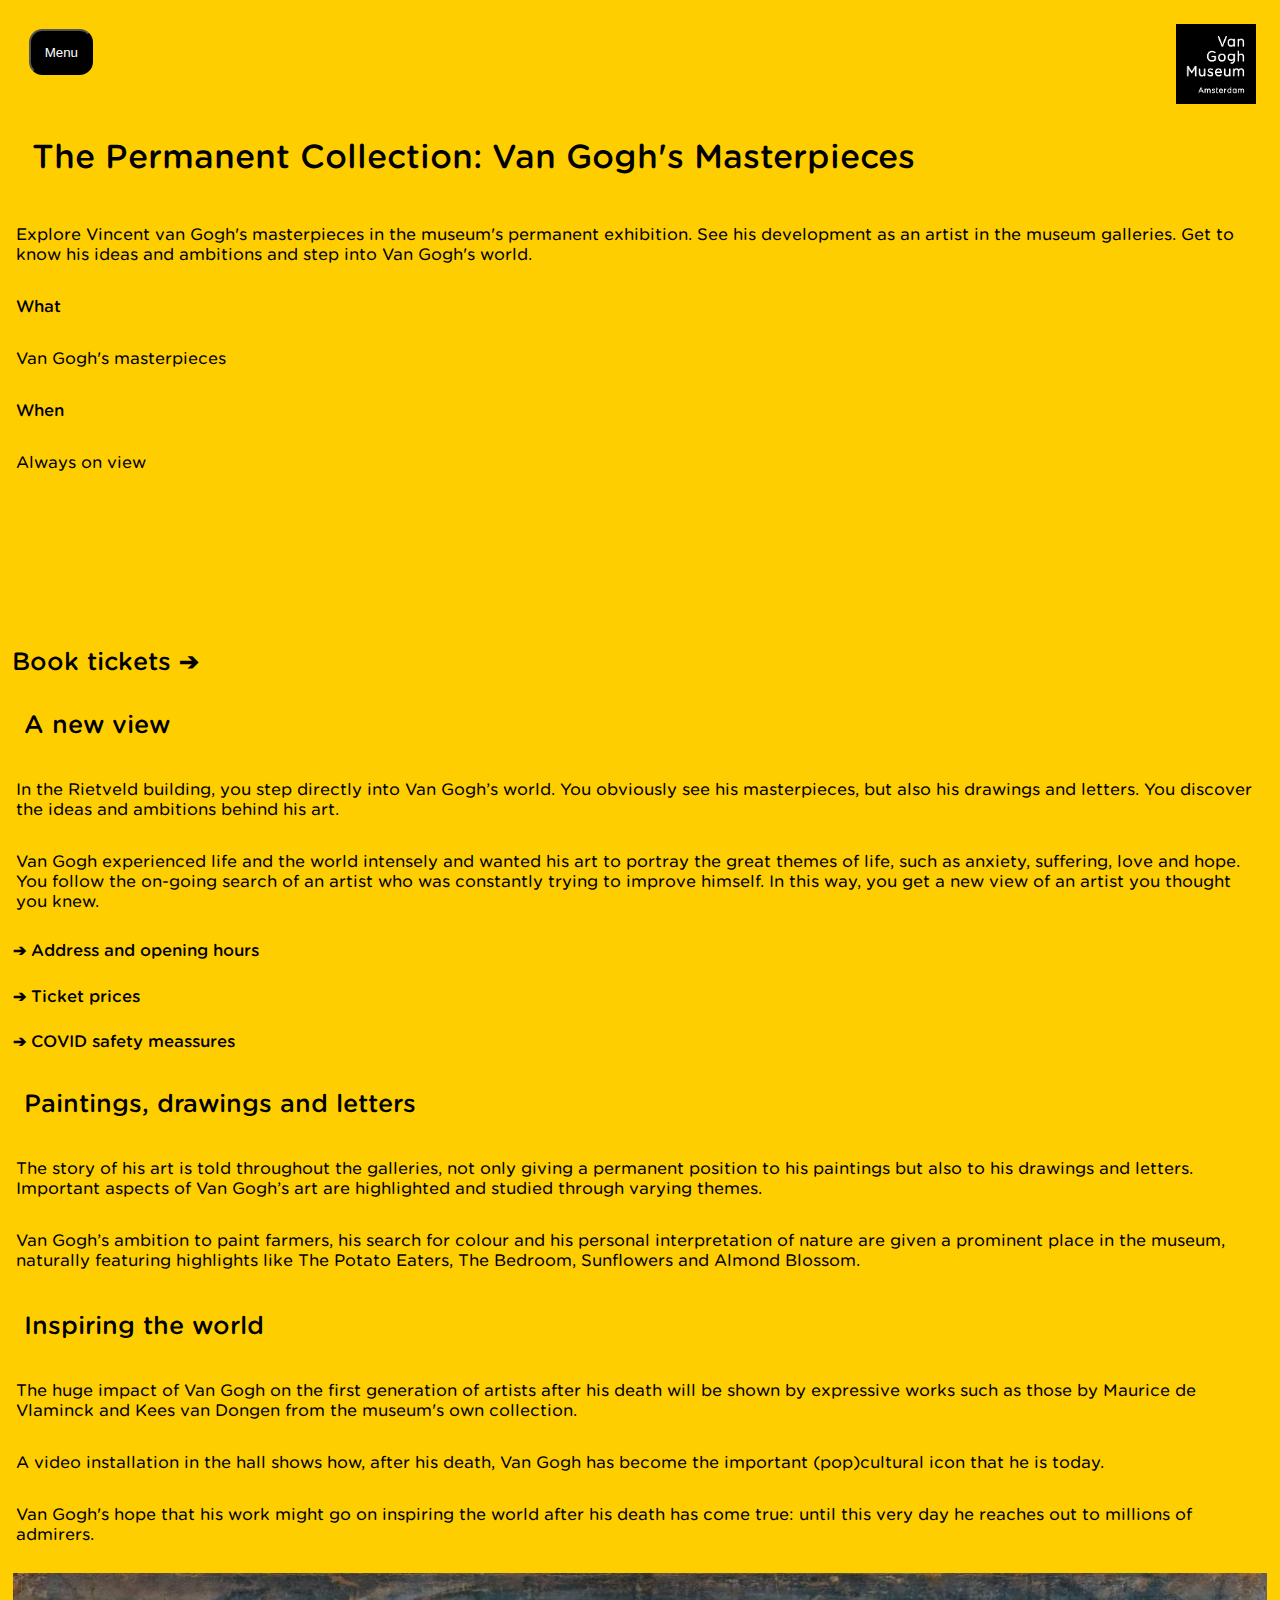
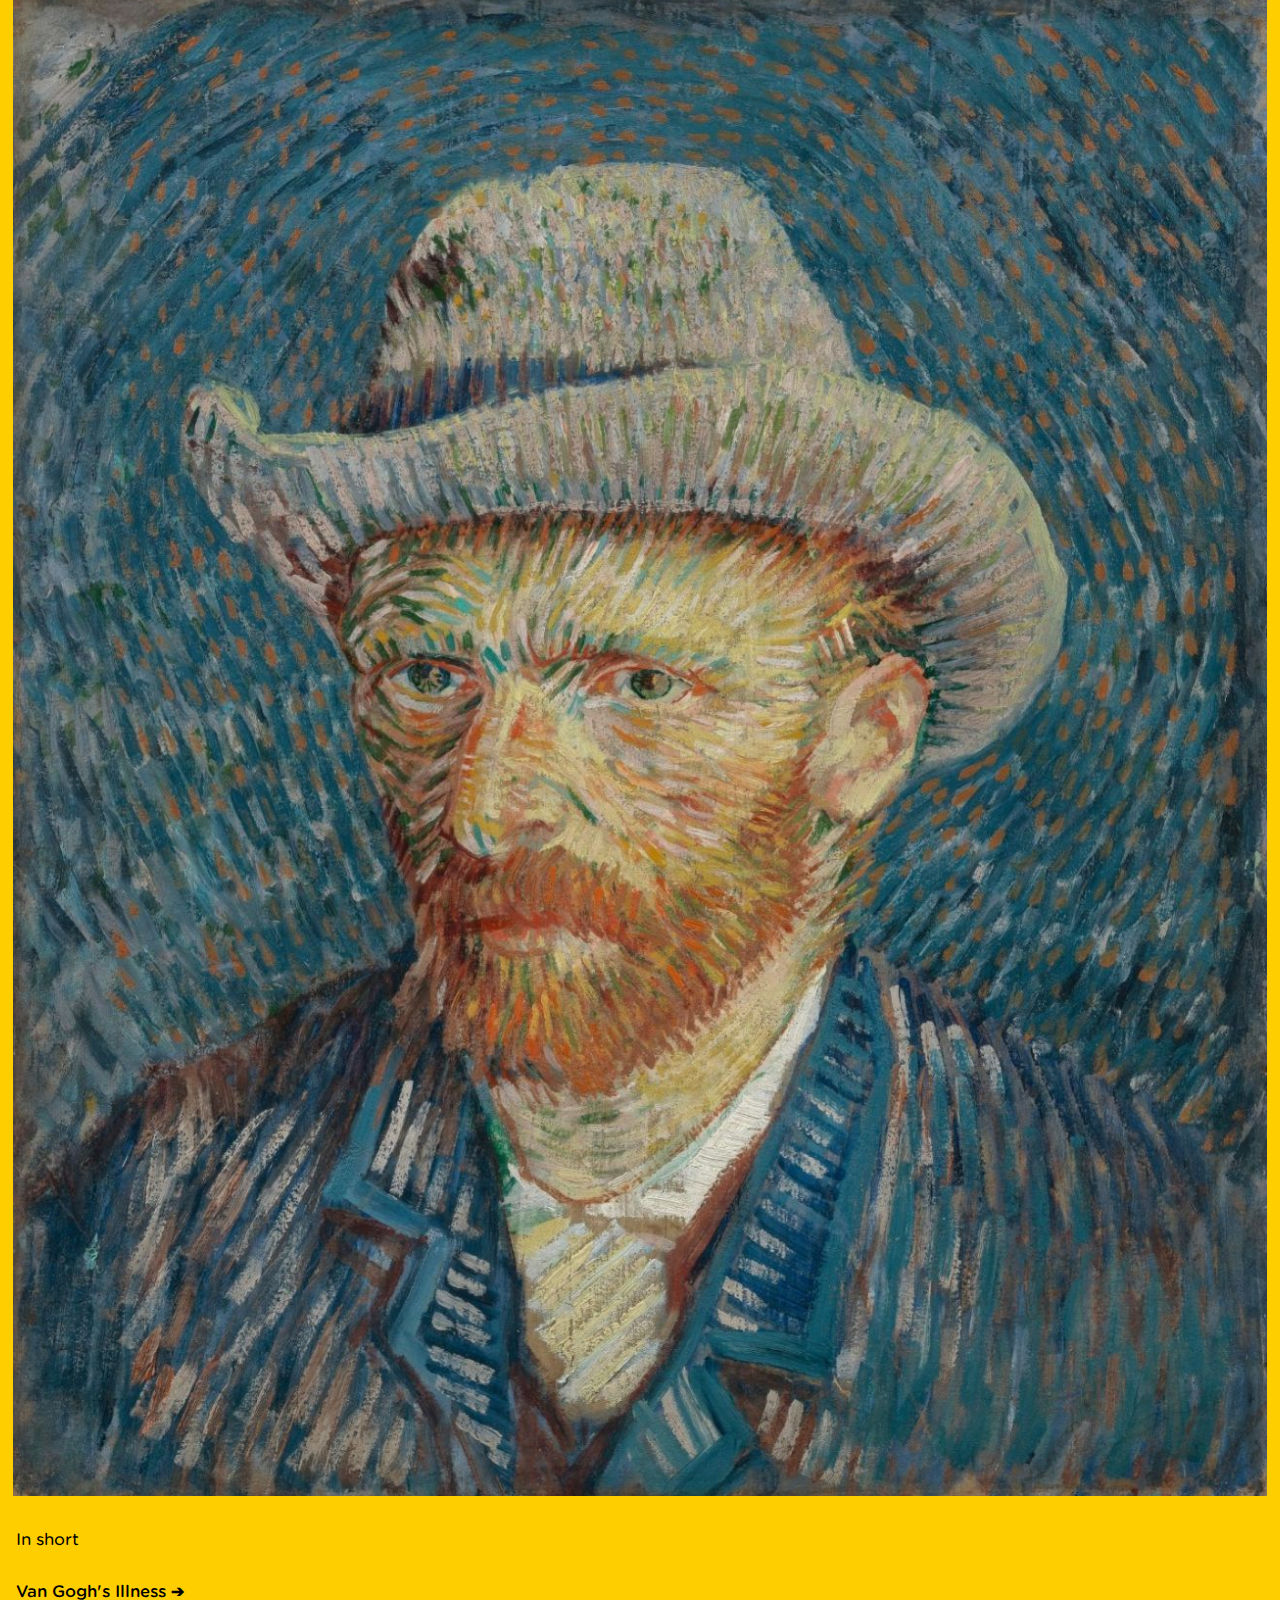
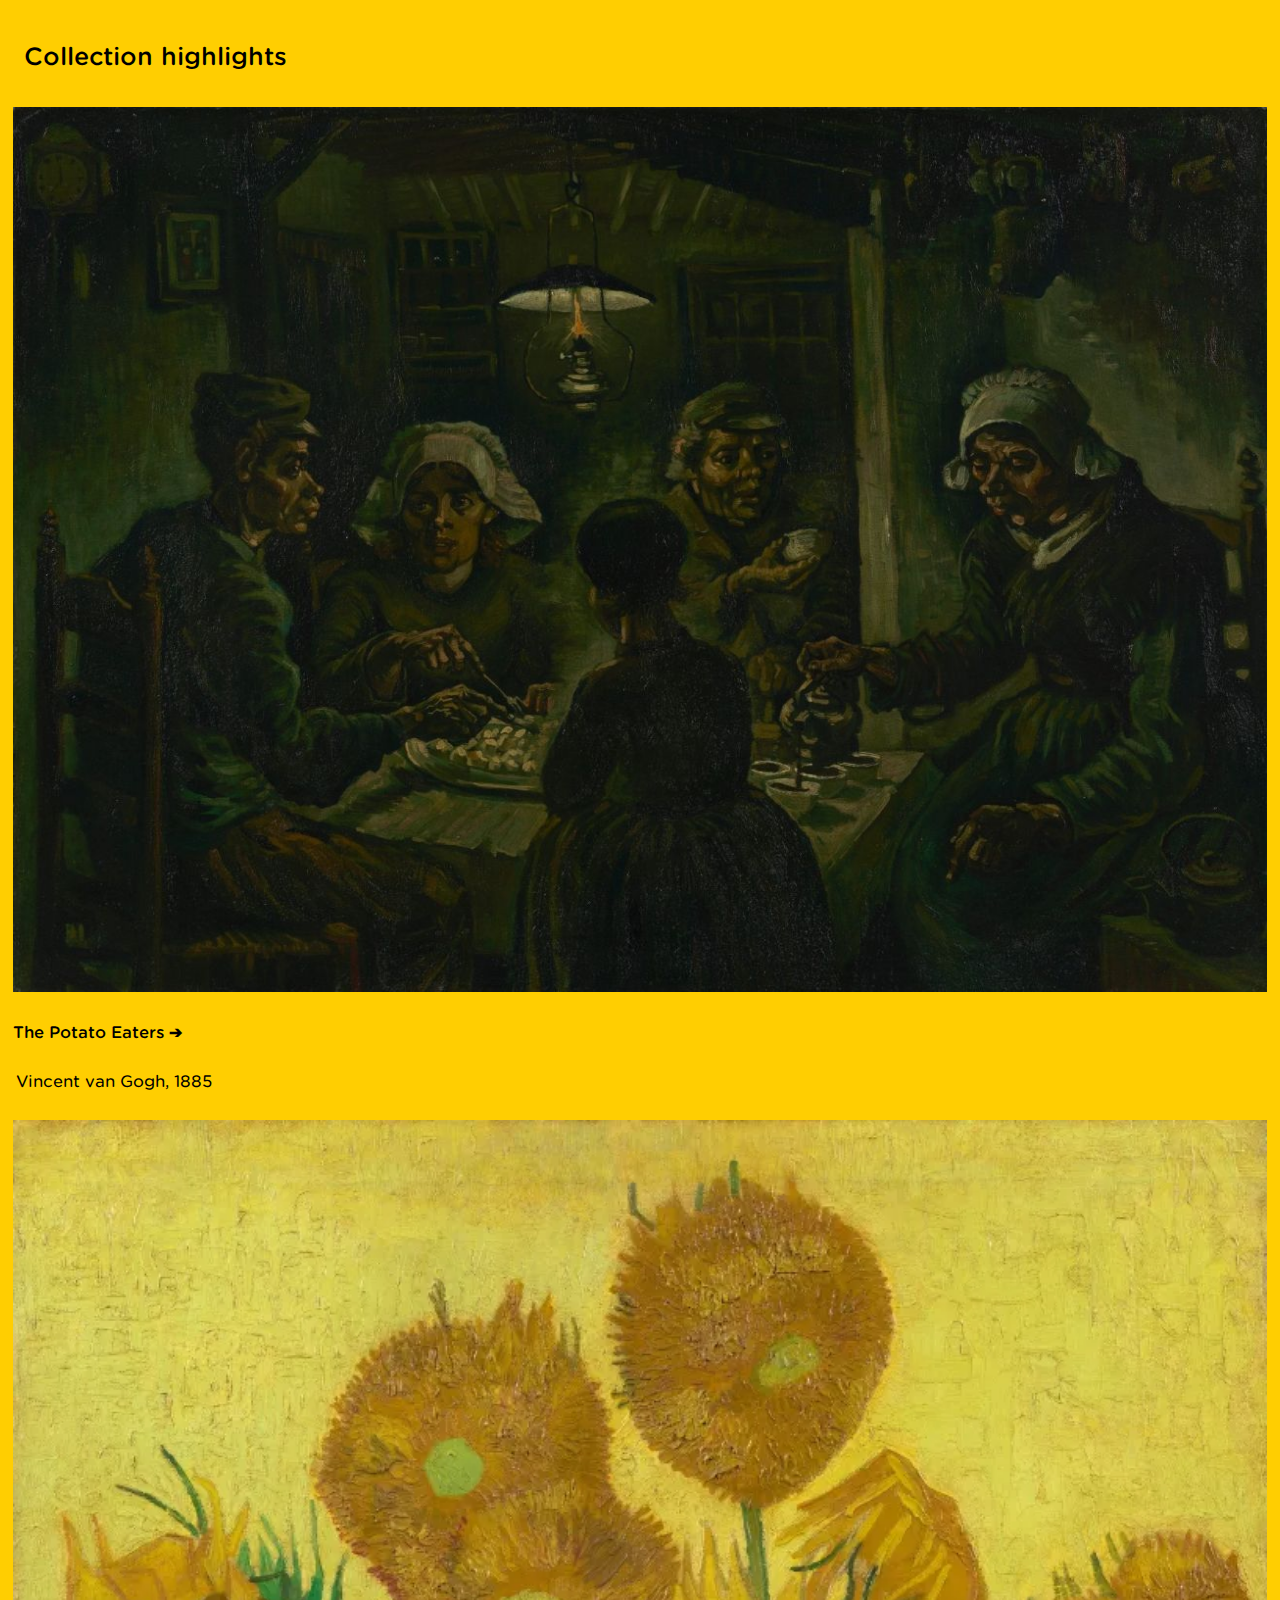
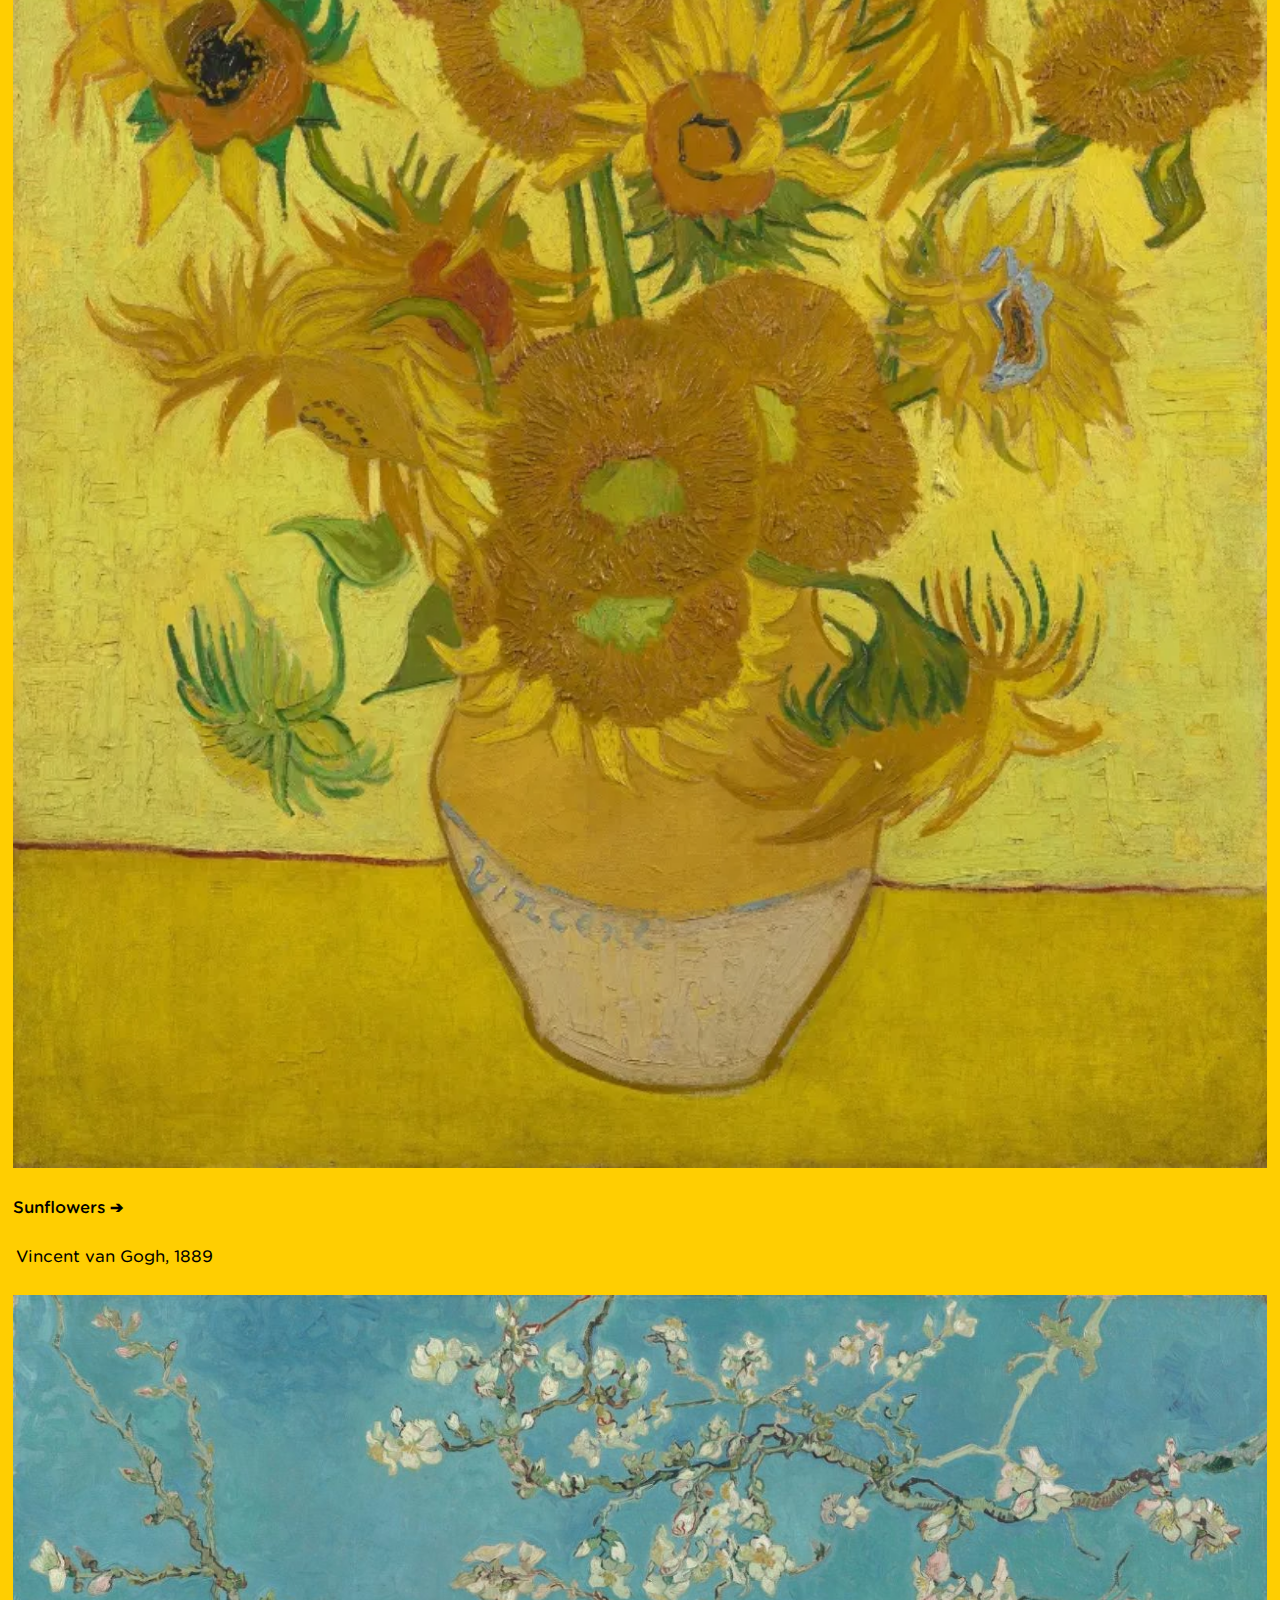
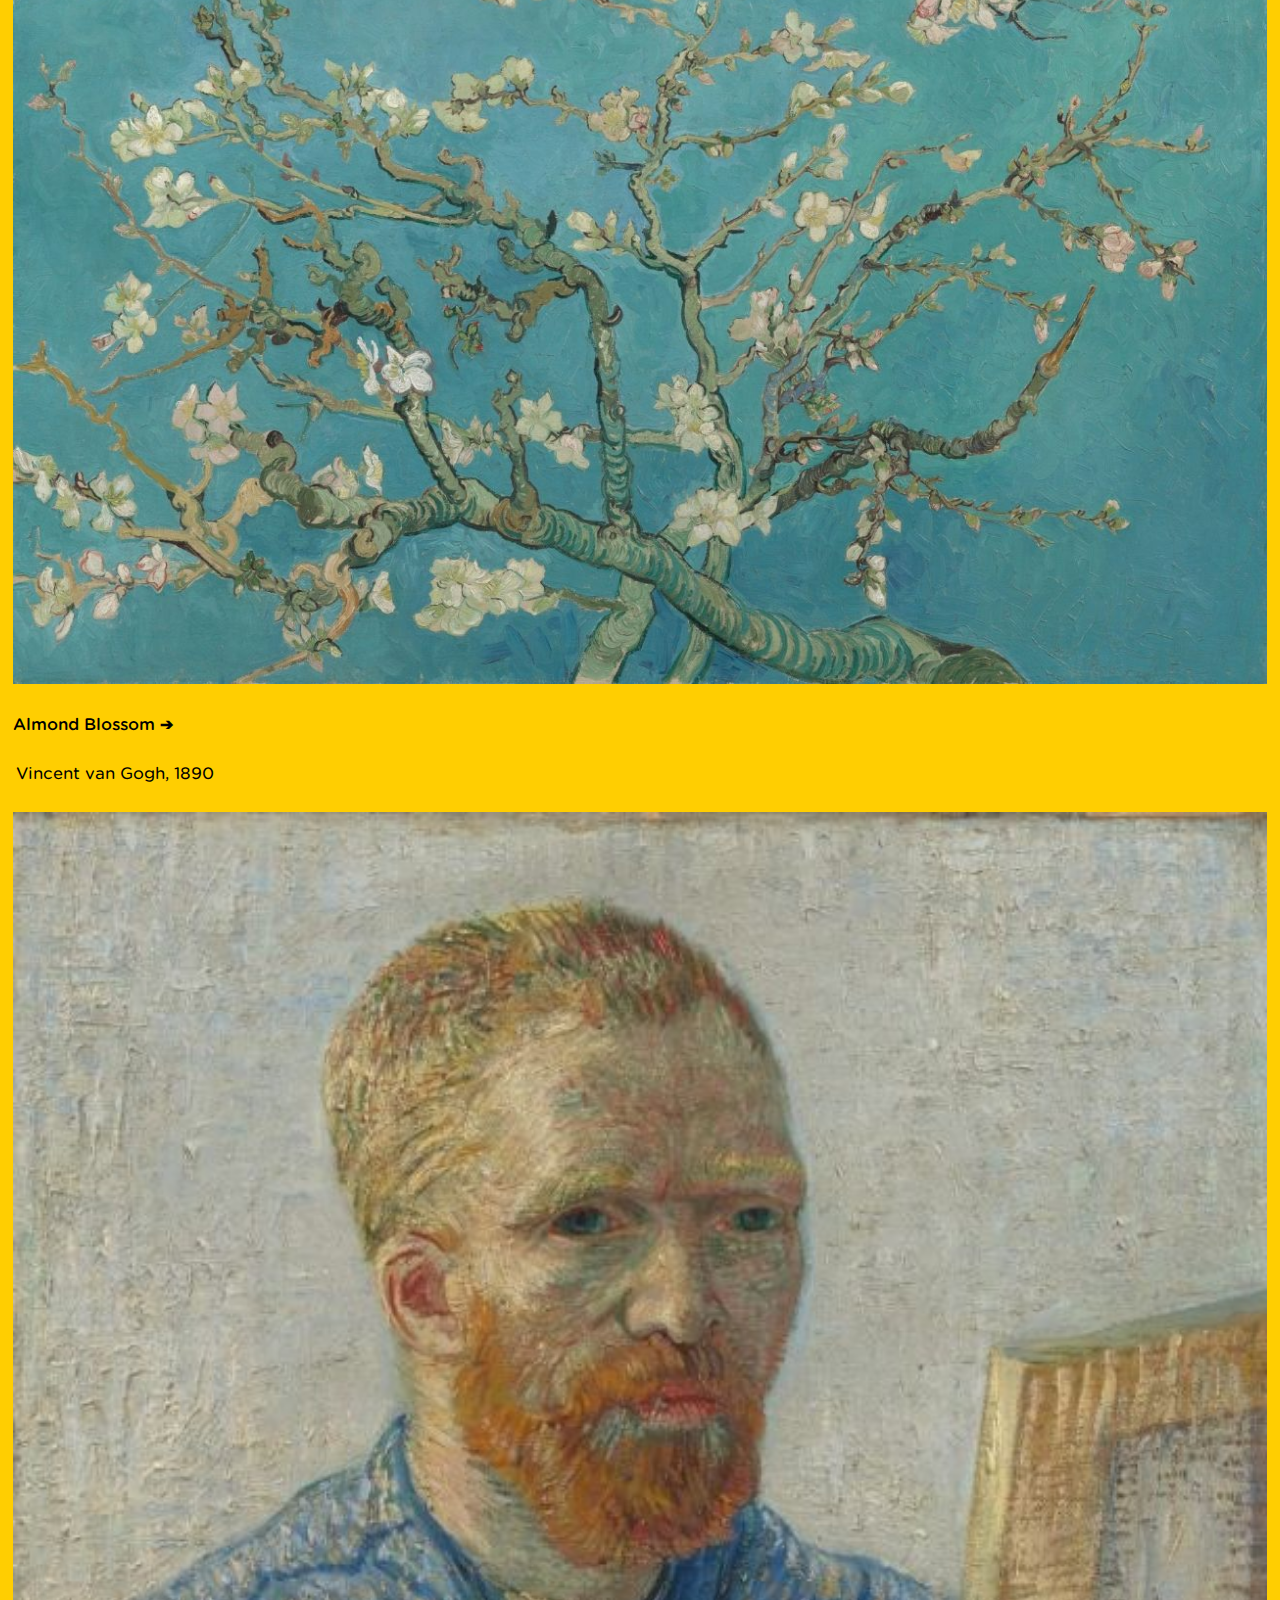
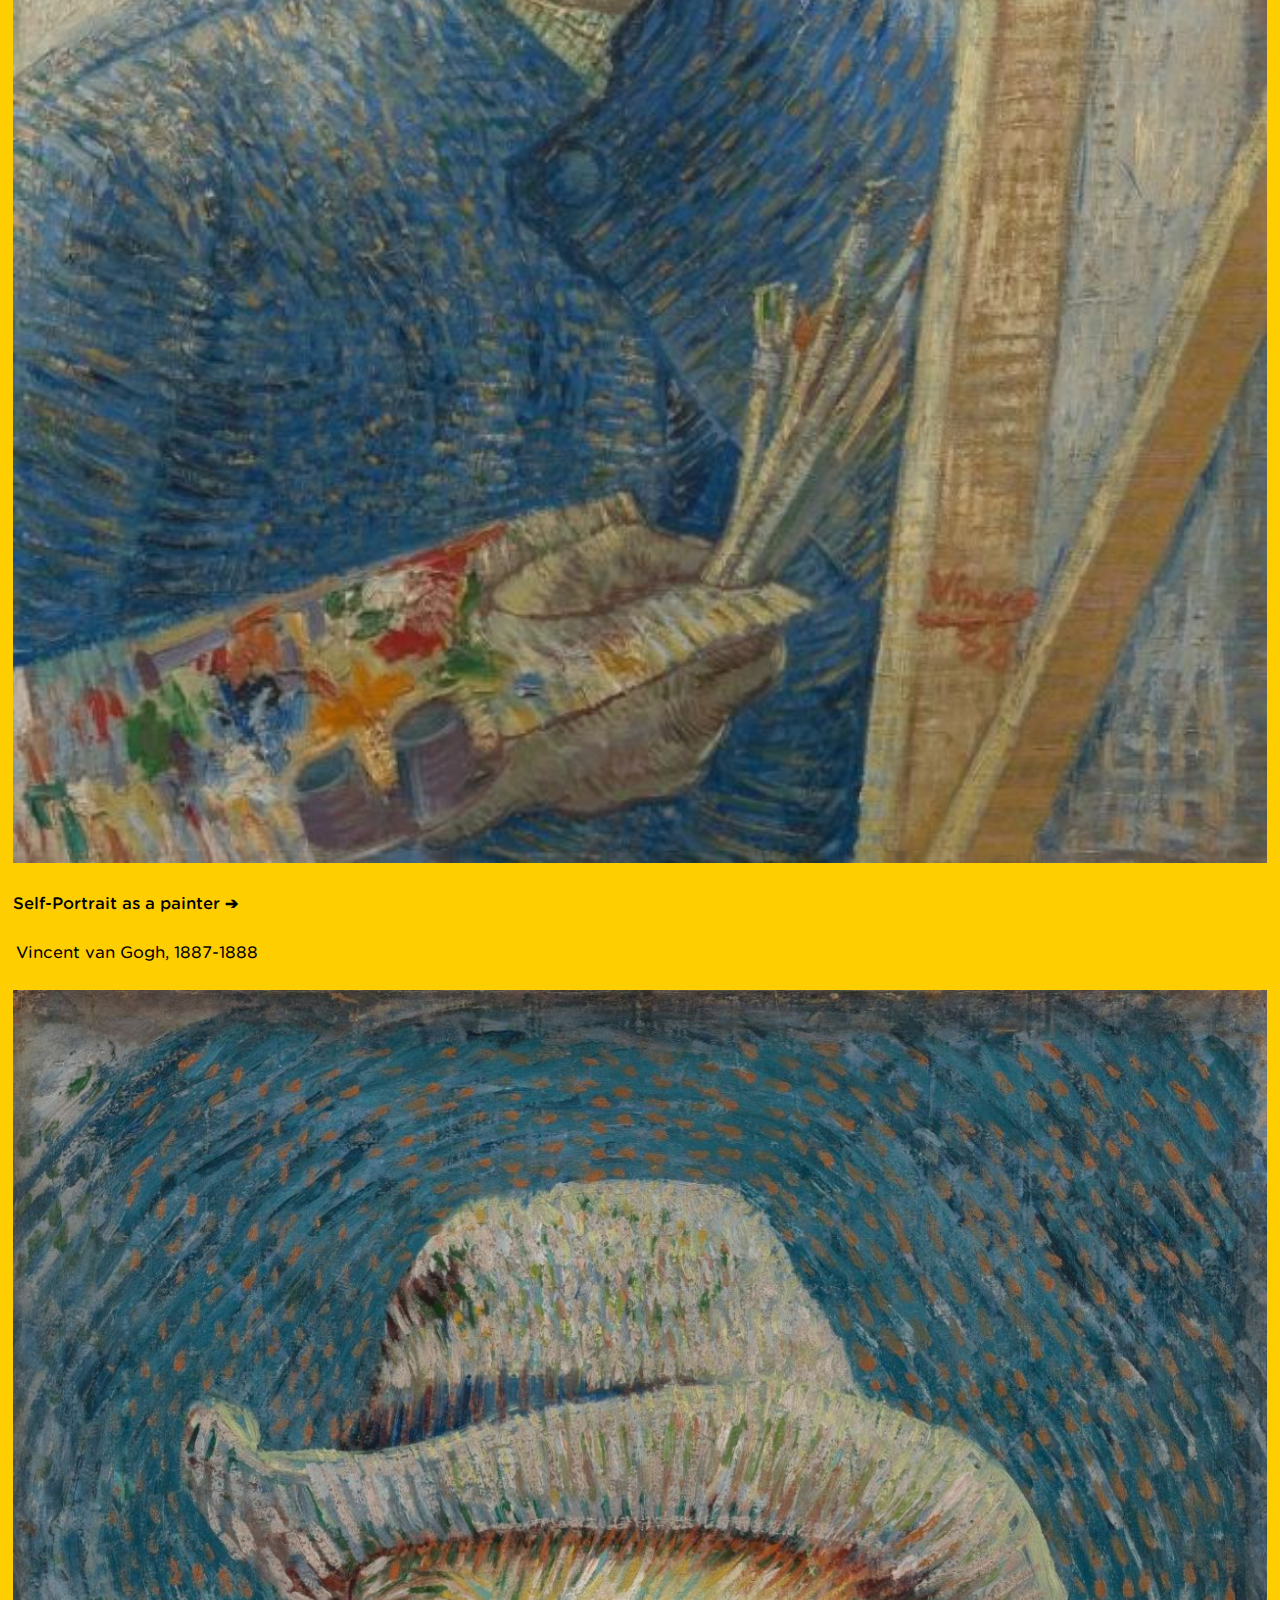
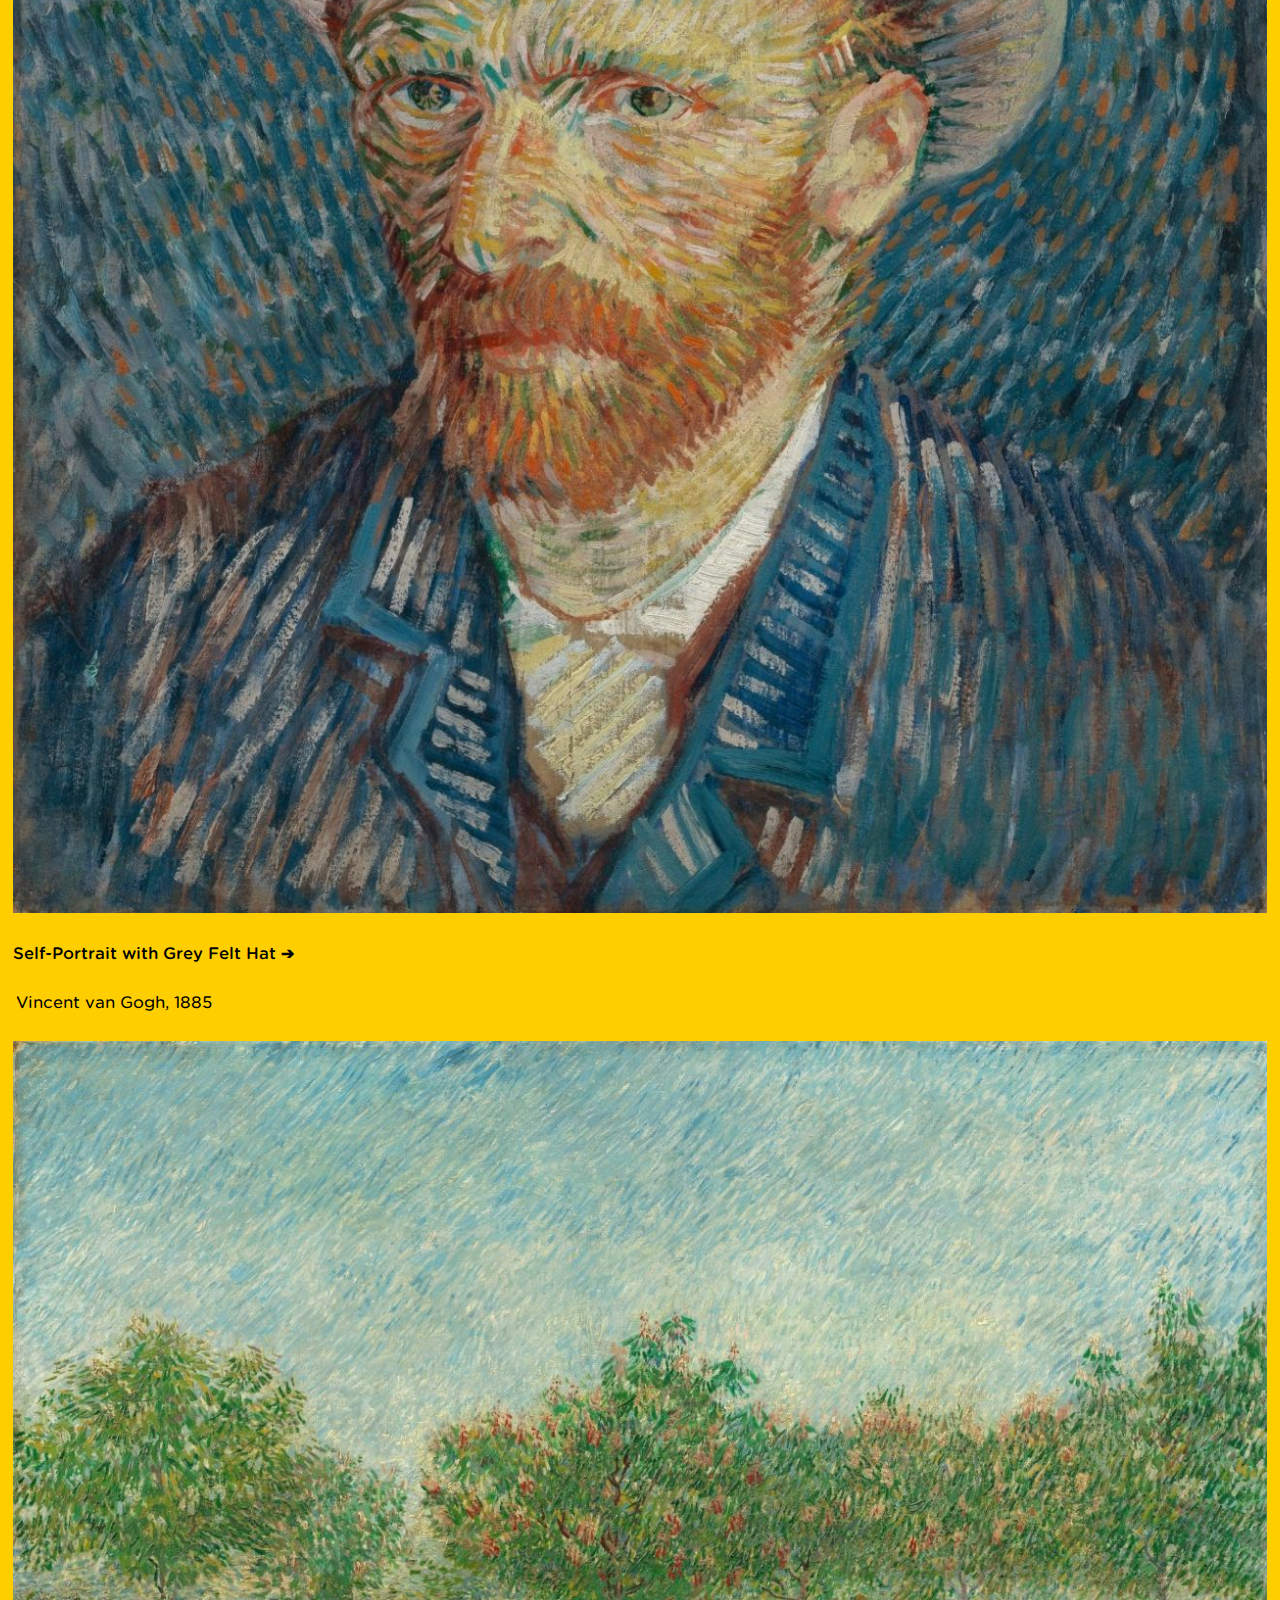
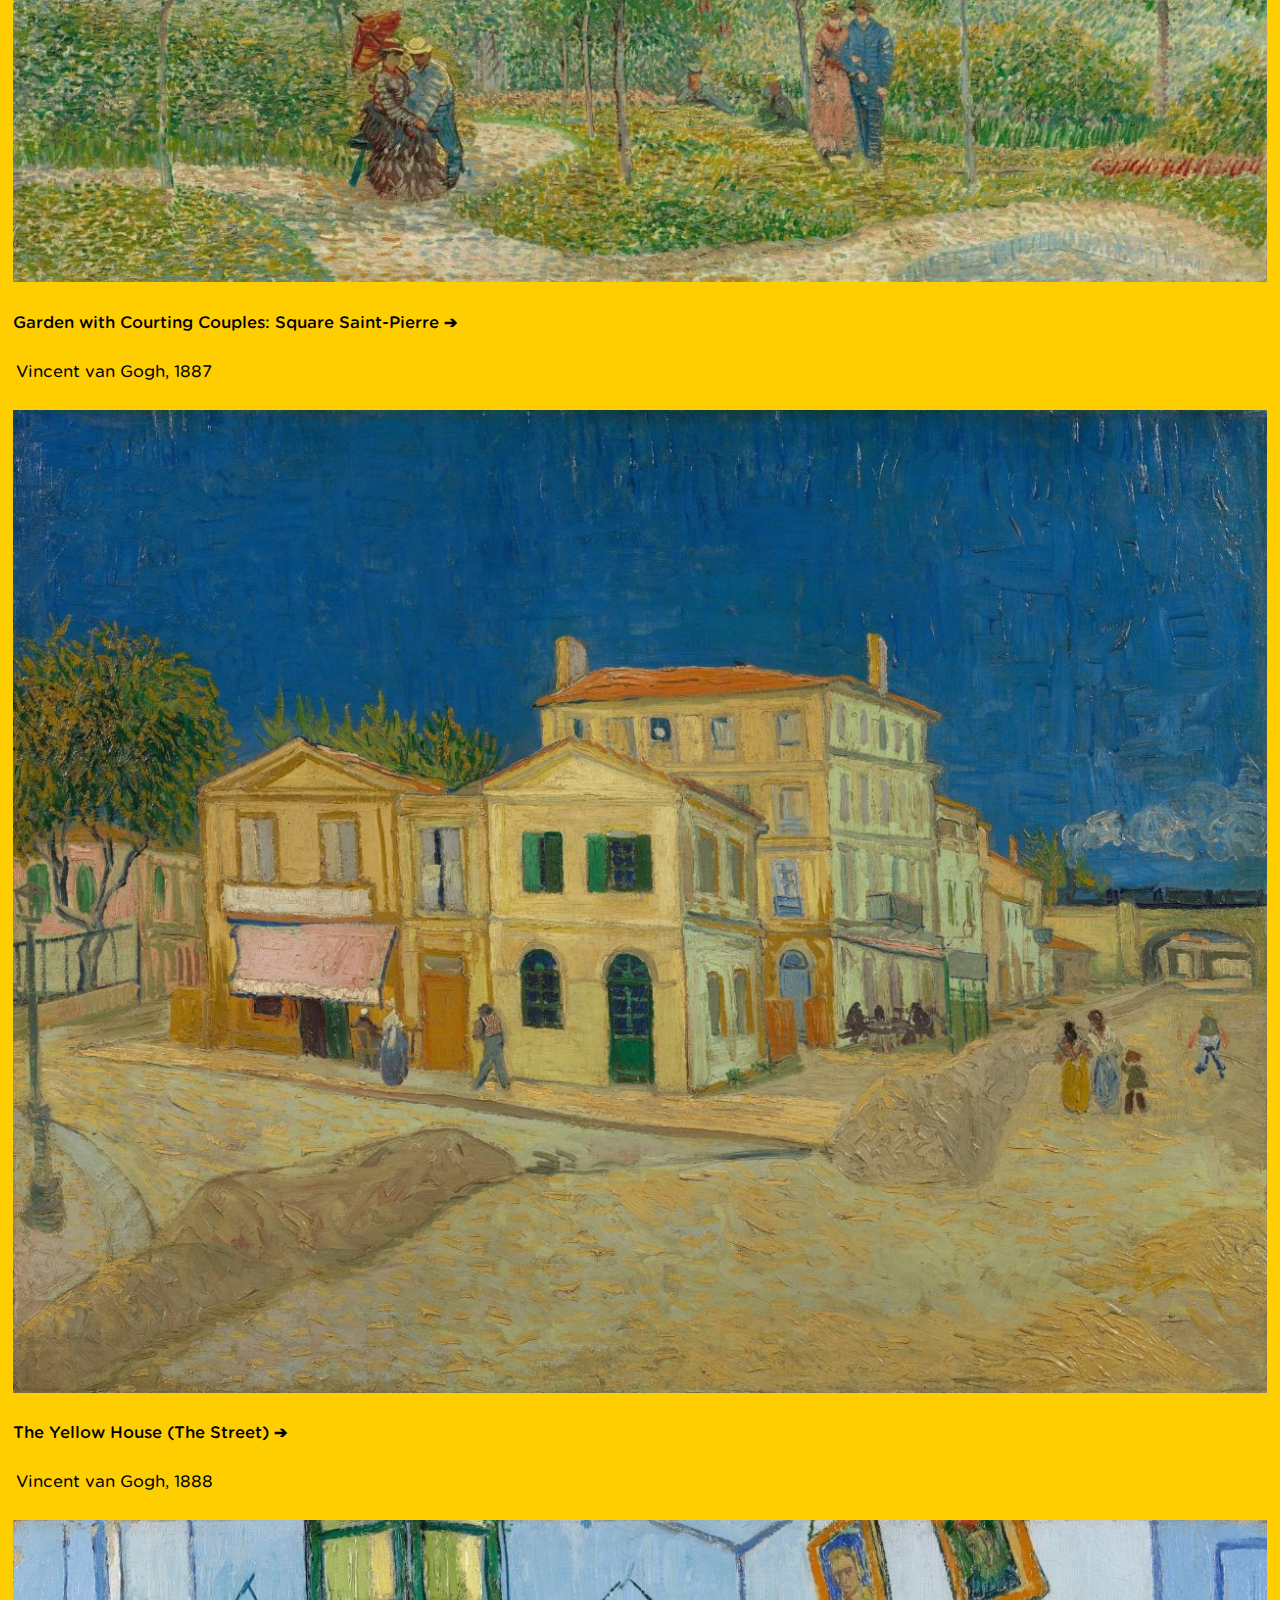
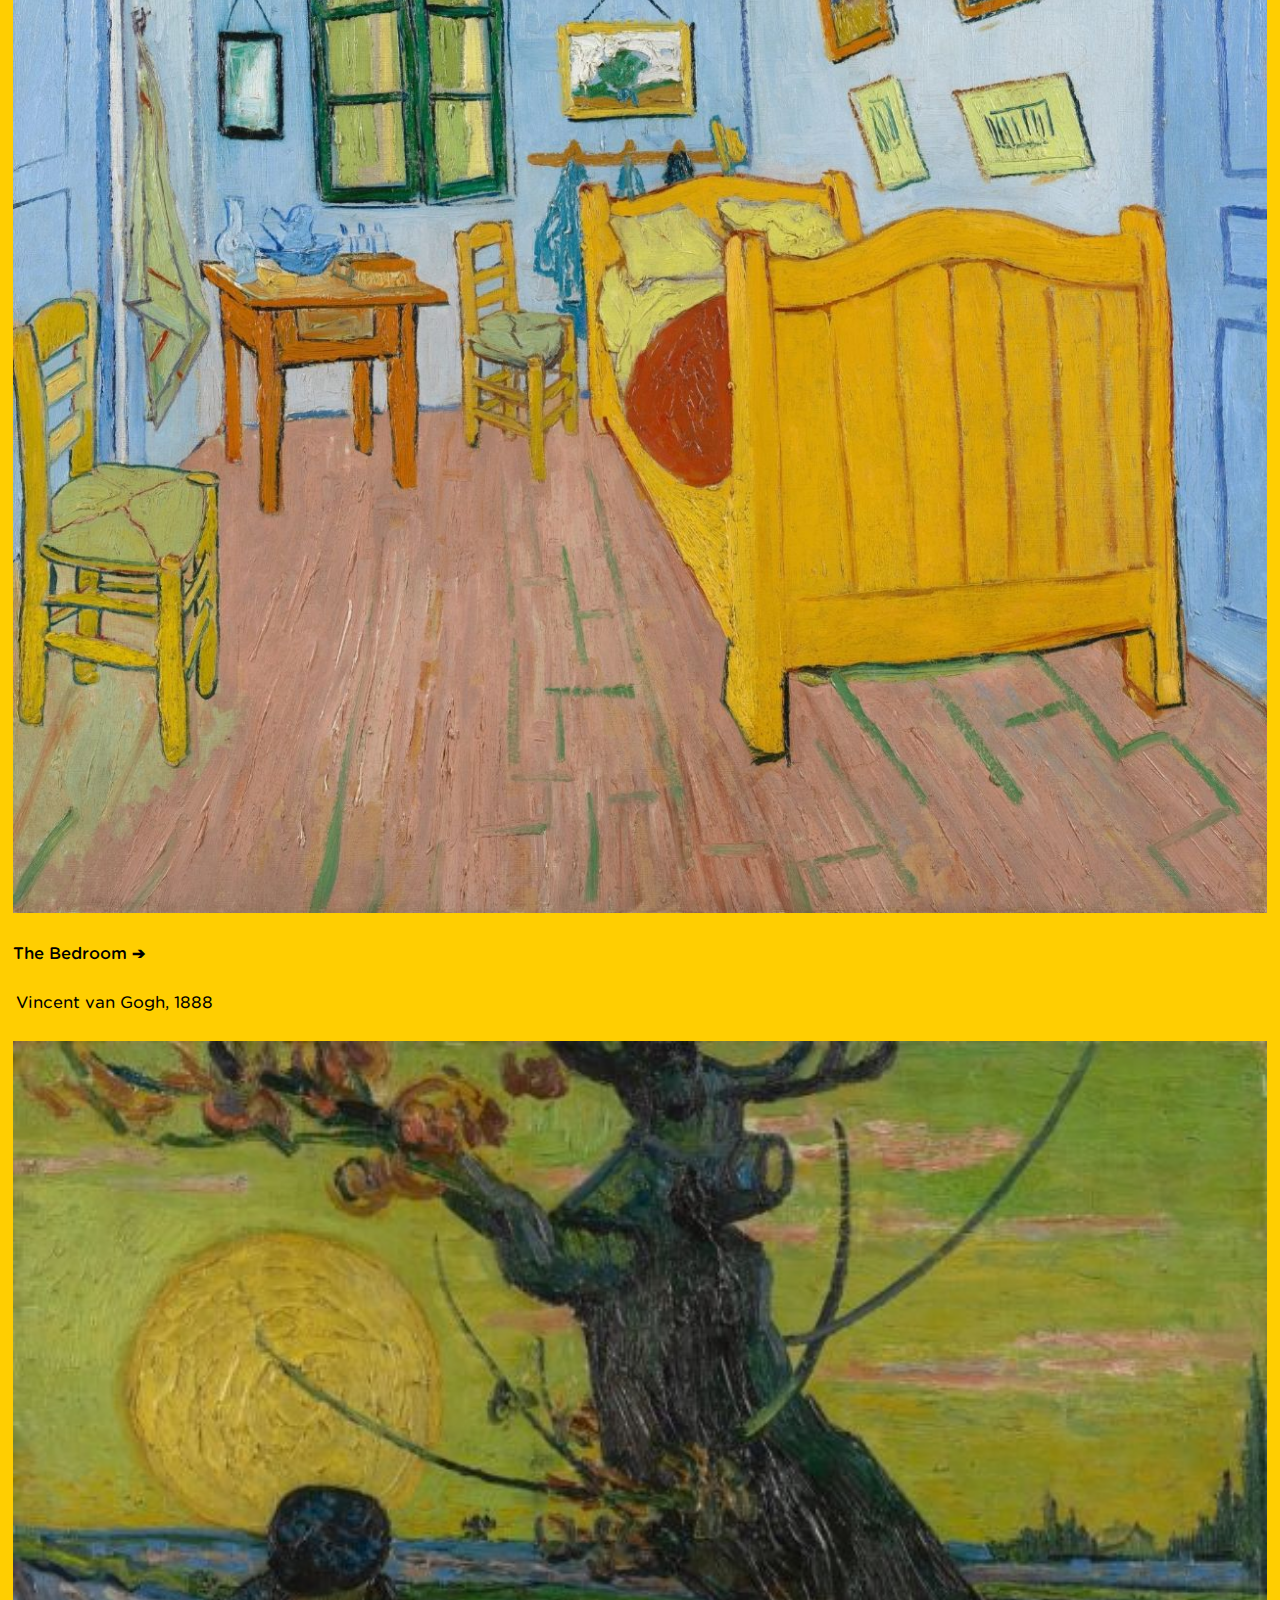
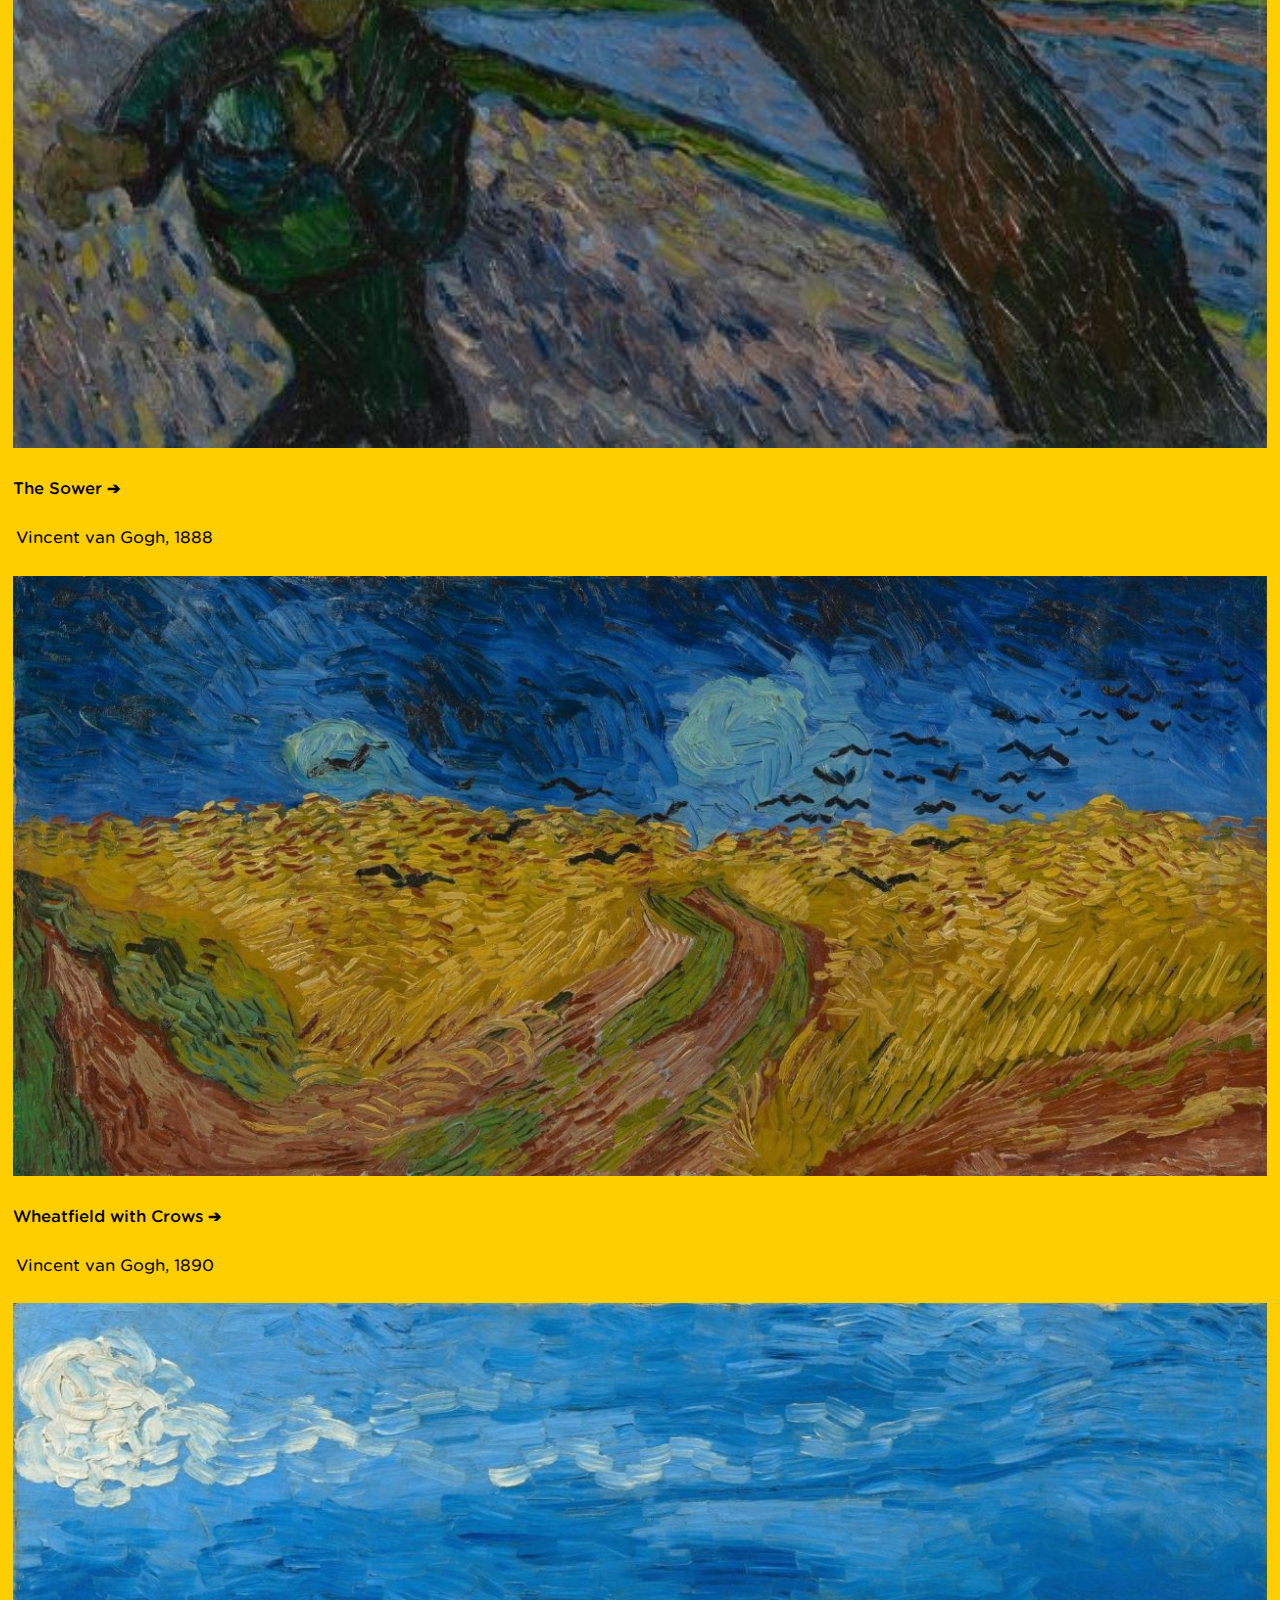
==== commit 6d0e1295: "Add files via upload" ====
--- a/collection.html
+++ b/collection.html
@@ -1,64 +1,80 @@
 <!doctype html>
 <html lang="en">
-	
+
 <head>
-	<meta charset="UTF-8">
-	<meta name="author" content="jouw naam">
-	<meta name="viewport" content="width=device-width, initial-scale=1">
-	
-	<title>Van Gogh</title>
-	<link href="styles/style2.css" rel="stylesheet">
-	<link rel="icon" type="image/svg+xml" href="images/logo.png">
+    <meta charset="UTF-8">
+    <meta name="author" content="Michelle Akkermans">
+    <meta name="viewport" content="width=device-width, initial-scale=1">
+
+    <title>Van Gogh</title>
+    <link href="styles/style2.css" rel="stylesheet">
+    <link rel="icon" type="image/svg+xml" href="images/logo.png">
 </head>
 
 <body>
     <header>
-        <button>Menu</button>
-		<nav>
-			<button>Sluit</button>
-			<ul>
-				<li><a href="#">Home</a></li>
-				<li><a href="#">Tickets and visits</a></li>
-				<li><a href="#">Art and Stories</a></li>
-				<li><a href="#">About</a></li>
-				<li><a href="#">Webstore</a></li>
-			</ul>
-		</nav>
-		<a href="index.html"><img src="images/logo.png" alt="Black logo of the Van Gogh Museum"></a>
+        <button> Menu</button>
+
+        <nav>
+            <button> Sluit</button>
+            <ul>
+                <li><a href="#">Home</a></li>
+                <li><a href="#">Tickets and visits</a></li>
+                <li><a href="#">Art and Stories</a></li>
+                <li><a href="#">About</a></li>
+                <li><a href="#">Webstore</a></li>
+            </ul>
+        </nav>
+        <a href="index.html"><img src="images/logo.png" alt="Black logo of the Van Gogh Museum"></a>
     </header>
 
     <main>
         <section>
             <h1>The Permanent Collection: Van Gogh's Masterpieces</h1>
-            <p>Explore Vincent van Gogh's masterpieces in the museum's permanent exhibition. See his development as an artist in the museum galleries. Get to know his ideas and ambitions and step into Van Gogh's world. </p>
+            <p>Explore Vincent van Gogh's masterpieces in the museum's permanent exhibition. See his development as an
+                artist in the museum galleries. Get to know his ideas and ambitions and step into Van Gogh's world. </p>
             <p>What</p>
             <p>Van Gogh's masterpieces</p>
             <p>When</p>
             <p>Always on view</p>
-            <button> <a href="#">Book tickets </a></button>
+            <a href="#">Book tickets &#10132;</a>
+       
+            <iframe title="vimeo-player" src="https://player.vimeo.com/video/436351412?h=8aa00165cf"
+                allowfullscreen=""></iframe>
         </section>
-        
-        <section>
-            <iframe title="vimeo-player" src="https://player.vimeo.com/video/436351412?h=8aa00165cf" allowfullscreen=""></iframe>
-        </section>
-        
+
         <section>
             <h2> A new view</h2>
-            <p>In the Rietveld building, you step directly into Van Gogh’s world. You obviously see his masterpieces, but also his drawings and letters. You discover the ideas and ambitions behind his art.</p>
-            <p>Van Gogh experienced life and the world intensely and wanted his art to portray the great themes of life, such as anxiety, suffering, love and hope. You follow the on-going search of an artist who was constantly trying to improve himself. In this way, you get a new view of an artist you thought you knew.</p>
-            <a href="#"> &#10132; Address and opening hours</a>
-            <a href="#"> &#10132; Ticket prices </a>
-            <a href="#"> &#10132; COVID safety meassures </a>
-        
+            <p>In the Rietveld building, you step directly into Van Gogh’s world. You obviously see his masterpieces,
+                but also his drawings and letters. You discover the ideas and ambitions behind his art.</p>
+            <p>Van Gogh experienced life and the world intensely and wanted his art to portray the great themes of life,
+                such as anxiety, suffering, love and hope. You follow the on-going search of an artist who was
+                constantly trying to improve himself. In this way, you get a new view of an artist you thought you knew.
+            </p>
+            <ul>
+                <li><a href="#"> &#10132; Address and opening hours</a></li>
+                <li><a href="#"> &#10132; Ticket prices </a></li>
+                <li><a href="#"> &#10132; COVID safety meassures </a></li>
+            </ul>
+
+
             <h2>Paintings, drawings and letters</h2>
-            <p>The story of his art is told throughout the galleries, not only giving a permanent position to his paintings but also to his drawings and letters. Important aspects of Van Gogh’s art are highlighted and studied through varying themes.</p>
-            <p>Van Gogh’s ambition to paint farmers, his search for colour and his personal interpretation of nature are given a prominent place in the museum, naturally featuring highlights like The Potato Eaters, The Bedroom, Sunflowers and Almond Blossom.</p>
-       
+            <p>The story of his art is told throughout the galleries, not only giving a permanent position to his
+                paintings but also to his drawings and letters. Important aspects of Van Gogh’s art are highlighted and
+                studied through varying themes.</p>
+            <p>Van Gogh’s ambition to paint farmers, his search for colour and his personal interpretation of nature are
+                given a prominent place in the museum, naturally featuring highlights like The Potato Eaters, The
+                Bedroom, Sunflowers and Almond Blossom.</p>
+
             <h2>Inspiring the world</h2>
-            <p>The huge impact of Van Gogh on the first generation of artists after his death will be shown by expressive works such as those by Maurice de Vlaminck and Kees van Dongen from the museum's own collection.</p>
-            <p>A video installation in the hall shows how, after his death, Van Gogh has become the important (pop)cultural icon that he is today.</p>
-            <p>Van Gogh's hope that his work might go on inspiring the world after his death has come true: until this very day he reaches out to millions of admirers.</p>
-            <img src="images/selfportrait.jpeg"alt="Selfprotrait of Vincent van Gogh wearing a grey felt hat.">
+            <p>The huge impact of Van Gogh on the first generation of artists after his death will be shown by
+                expressive works such as those by Maurice de Vlaminck and Kees van Dongen from the museum's own
+                collection.</p>
+            <p>A video installation in the hall shows how, after his death, Van Gogh has become the important
+                (pop)cultural icon that he is today.</p>
+            <p>Van Gogh's hope that his work might go on inspiring the world after his death has come true: until this
+                very day he reaches out to millions of admirers.</p>
+            <img src="images/selfportrait.jpeg" alt="Selfprotrait of Vincent van Gogh wearing a grey felt hat.">
             <p>In short</p>
             <a href="#">Van Gogh's Illness &#10132;</a>
         </section>
@@ -67,73 +83,78 @@
             <h2> Collection highlights</h2>
             <ul>
                 <li>
-                    <img src="images/potatoeaters.jpeg" alt= "Painting Van Gogh made, with people eating potatos in it." >
+                    <img src="images/potatoeaters.jpeg" alt="Painting Van Gogh made, with people eating potatos in it.">
                     <a href="#">The Potato Eaters &#10132;</a>
                     <p>Vincent van Gogh, 1885</p>
                 </li>
 
                 <li>
-                    <img src="images/sunflower.webp" alt= "Painting Van Gogh made, with a vase full of sunflowers in it." >
-                    <a href="#"3>Sunflowers &#10132;</a>
+                    <img src="images/sunflower.webp"
+                        alt="Painting Van Gogh made, with a vase full of sunflowers in it.">
+                    <a href="#">Sunflowers &#10132;</a>
                     <p>Vincent van Gogh, 1889</p>
                 </li>
 
                 <li>
-                    <img src="images/almondblossom.jpeg" alt= "Painting Van Gogh made, with almond blossoms in it." >
+                    <img src="images/almondblossom.jpeg" alt="Painting Van Gogh made, with almond blossoms in it.">
                     <a href="#">Almond Blossom &#10132;</a>
                     <p>Vincent van Gogh, 1890</p>
                 </li>
 
                 <li>
-                    <img src="images/selfportraitpainter.jpeg" alt= "Selfprotrait of Vincent van Gogh painting." >
+                    <img src="images/selfportraitpainter.jpeg" alt="Selfprotrait of Vincent van Gogh painting.">
                     <a href="#">Self-Portrait as a painter &#10132;</a>
                     <p>Vincent van Gogh, 1887-1888</p>
                 </li>
 
                 <li>
-                    <img src="images/selfportrait.jpeg" alt= "Selfprotrait of Vincent van Gogh wearing a grey felt hat." >
+                    <img src="images/selfportrait.jpeg" alt="Selfprotrait of Vincent van Gogh wearing a grey felt hat.">
                     <a href="#">Self-Portrait with Grey Felt Hat &#10132;</a>
                     <p>Vincent van Gogh, 1885</p>
                 </li>
 
                 <li>
-                    <img src="images/gardenwithcouples.jpeg" alt= "Painting Van Gogh made, with courting couples walking in a garden in it." >
+                    <img src="images/gardenwithcouples.jpeg"
+                        alt="Painting Van Gogh made, with courting couples walking in a garden in it.">
                     <a href="#">Garden with Courting Couples: Square Saint-Pierre &#10132;</a>
                     <p>Vincent van Gogh, 1887</p>
                 </li>
 
                 <li>
-                    <img src="images/theyellowhouse.jpeg" alt= "Painting Van Gogh made, with a yellow house on the corner of a street in it." >
+                    <img src="images/theyellowhouse.jpeg"
+                        alt="Painting Van Gogh made, with a yellow house on the corner of a street in it.">
                     <a href="#">The Yellow House (The Street) &#10132;</a>
                     <p>Vincent van Gogh, 1888</p>
                 </li>
 
                 <li>
-                    <img src="images/thebedroom.jpeg" alt= "Painting Van Gogh made, with a bedroom in it." >
+                    <img src="images/thebedroom.jpeg" alt="Painting Van Gogh made, with a bedroom in it.">
                     <a href="#">The Bedroom &#10132;</a>
                     <p>Vincent van Gogh, 1888</p>
                 </li>
 
                 <li>
-                    <img src="images/thesower.jpeg" alt= "Painting Van Gogh made, with a sower walking outside in it." >
+                    <img src="images/thesower.jpeg" alt="Painting Van Gogh made, with a sower walking outside in it.">
                     <a href="#">The Sower &#10132;</a>
                     <p>Vincent van Gogh, 1888</p>
                 </li>
 
                 <li>
-                    <img src="images/wheatfieldwithcrows.jpeg" alt= "Painting Van Gogh made, with a wheatfield with crows flying above it in it." >
+                    <img src="images/wheatfieldwithcrows.jpeg"
+                        alt="Painting Van Gogh made, with a wheatfield with crows flying above it in it.">
                     <a href="#">Wheatfield with Crows &#10132;</a>
                     <p>Vincent van Gogh, 1890</p>
                 </li>
 
                 <li>
-                    <img src="images/wheatfieldthunder.jpeg" alt= "Painting Van Gogh made, with a wheatfield under a dark thunder sky above it in it." >
+                    <img src="images/wheatfieldthunder.jpeg"
+                        alt="Painting Van Gogh made, with a wheatfield under a dark thunder sky above it in it.">
                     <a href="#">Wheatfield under Thunderclouds &#10132;</a>
                     <p>Vincent van Gogh, 1890</p>
                 </li>
 
                 <li>
-                    <img src="images/treeroots.jpeg" alt= "Painting Van Gogh made, with treeroots in it." >
+                    <img src="images/treeroots.jpeg" alt="Painting Van Gogh made, with treeroots in it.">
                     <a href="#">Tree Roots &#10132;</a>
                     <p>Vincent van Gogh, 1890</p>
                 </li>
@@ -150,4 +171,5 @@
 </body>
 
 <script defer src="scripts/script.js"></script>
-</html>
+
+</html>--- a/styles/style2.css
+++ b/styles/style2.css
@@ -8,16 +8,23 @@
 	font-family: vangogh;
 	src: url(../fonts/GothamRndSSm-Medium_Web.woff2);
 	font-weight: 700;
-  }
+}
+
+
+
 /**************/
 /* CSS REMEDY */
 /**************/
+
+
 *, *::after, *::before {
   box-sizing:border-box; 
   margin: 0;
   padding:0; 
 }
 
+
+
 button, summary {
 	cursor: pointer;
 }
@@ -28,12 +35,17 @@
 /*********************/
 /* CUSTOM PROPERTIES */
 /*********************/
+
+
+
 :root {
 	/* startje */
-	--color-text: #0000;
 	--color-text-image:#ffff;
 	--color-background:#FFCE01;
-}
+	--link-active-color:#7f6700; 
+	--button-hover:#4c3d00; 
+}
+
 
 
 /*********************/
@@ -44,25 +56,9 @@
 
 @media (prefers-color-scheme:dark) {
 	:root {
-		--color-text: white;
 		--color-background: #5f5a43;
 		--imageBrightness:.75;
 	}
-}
-
-
-
-/****************/
-/*     BODY     */
-/****************/
-
-
-
-
-body{
-	color: var(--color-text);
-	background-color: var(--color-background);
-	font-family: vangogh, Arial, Helvetica, sans-serif;
 }
 
 
@@ -103,6 +99,13 @@
 
 
 
+header nav button{
+	padding: 1em;
+	margin:2em;
+}
+
+
+
 header nav{
 	background-color: var(--color-background);
 	position: fixed;
@@ -148,42 +151,35 @@
 
 
 main a{ 
-	color: var(--color-text-image);
+	color: var(--color-text);
 	text-decoration: none;
 	font-weight: bold;
-}
-
-
-
-section a{
+
+	padding: 1em;
+	position: relative;
+}
+
+
+/*n+2 is vanaf 2e sectie*/
+section:nth-of-type(N+2) a{
 	display: flex;
 	row-gap: 1em;
 }
 
 
 
-footer a{
+/************/
+/* ALGEMEEN */
+/************/
+
+
+
+
+body{
 	color: black;
-	text-decoration: none;
-	font-weight: bold;
-
-	display: flex;
-	row-gap: 1em;
-}
-
-
-
-a:hover{
-	transform: translateX(1%);
-}
-
-
-
-
-/************/
-/* ALGEMEEN */
-/************/
-
+	background-color: var(--color-background);
+	font-family: vangogh, Arial, Helvetica, sans-serif;
+}
 
 
 
@@ -200,7 +196,6 @@
 
 
 
-
 section:first-of-type p:nth-of-type(2){
     font-weight: bold;
 }
@@ -213,18 +208,6 @@
 
 
 
-a{
-	padding: 1em;
-}
-
-
-
-section a{
-	color: black;
-}
-
-
-
 ul{
     list-style-type: none;    
 }
@@ -238,24 +221,16 @@
 
 
 section{
-	color: black;
+	color: var(--color-text);
 	text-align: left;
 }
 
 
 
-section button{
-    width: 15em;
-	height: 4em;
-
-    padding: 1em;
-    margin: 1.5em;
-    
-	background-color: black;
-	color: var(--color-text-image);
-    border-radius: .4em;
-	border: none;
-	position: sticky;
+section:first-of-type a{
+	padding: .5em;
+	line-height: 2em;
+	font-size: 1.5em;
 }
 
 section button a{
@@ -286,7 +261,7 @@
 
 
 
-section:nth-of-type(3) img{
+section:nth-of-type(2) img{
 	width: 100%;
 	height: 100%;
 	object-fit: cover;
@@ -297,7 +272,36 @@
 
 iframe{
 	border: none;
-	width: 100%;
-	height: 100%;
-	object-fit: cover;
-}+	padding: 1em;
+}
+
+
+
+
+/************/
+/* STATES */
+/************/
+
+
+a:focus { 
+	outline: none; 
+	text-decoration:underline;
+}
+
+
+a:hover{
+	transform: translateX(1%);
+}
+
+
+a:active {
+	color:var(--link-active-color);
+}
+
+
+button:hover {
+	background-color: var(--button-hover);
+}
+
+
+
